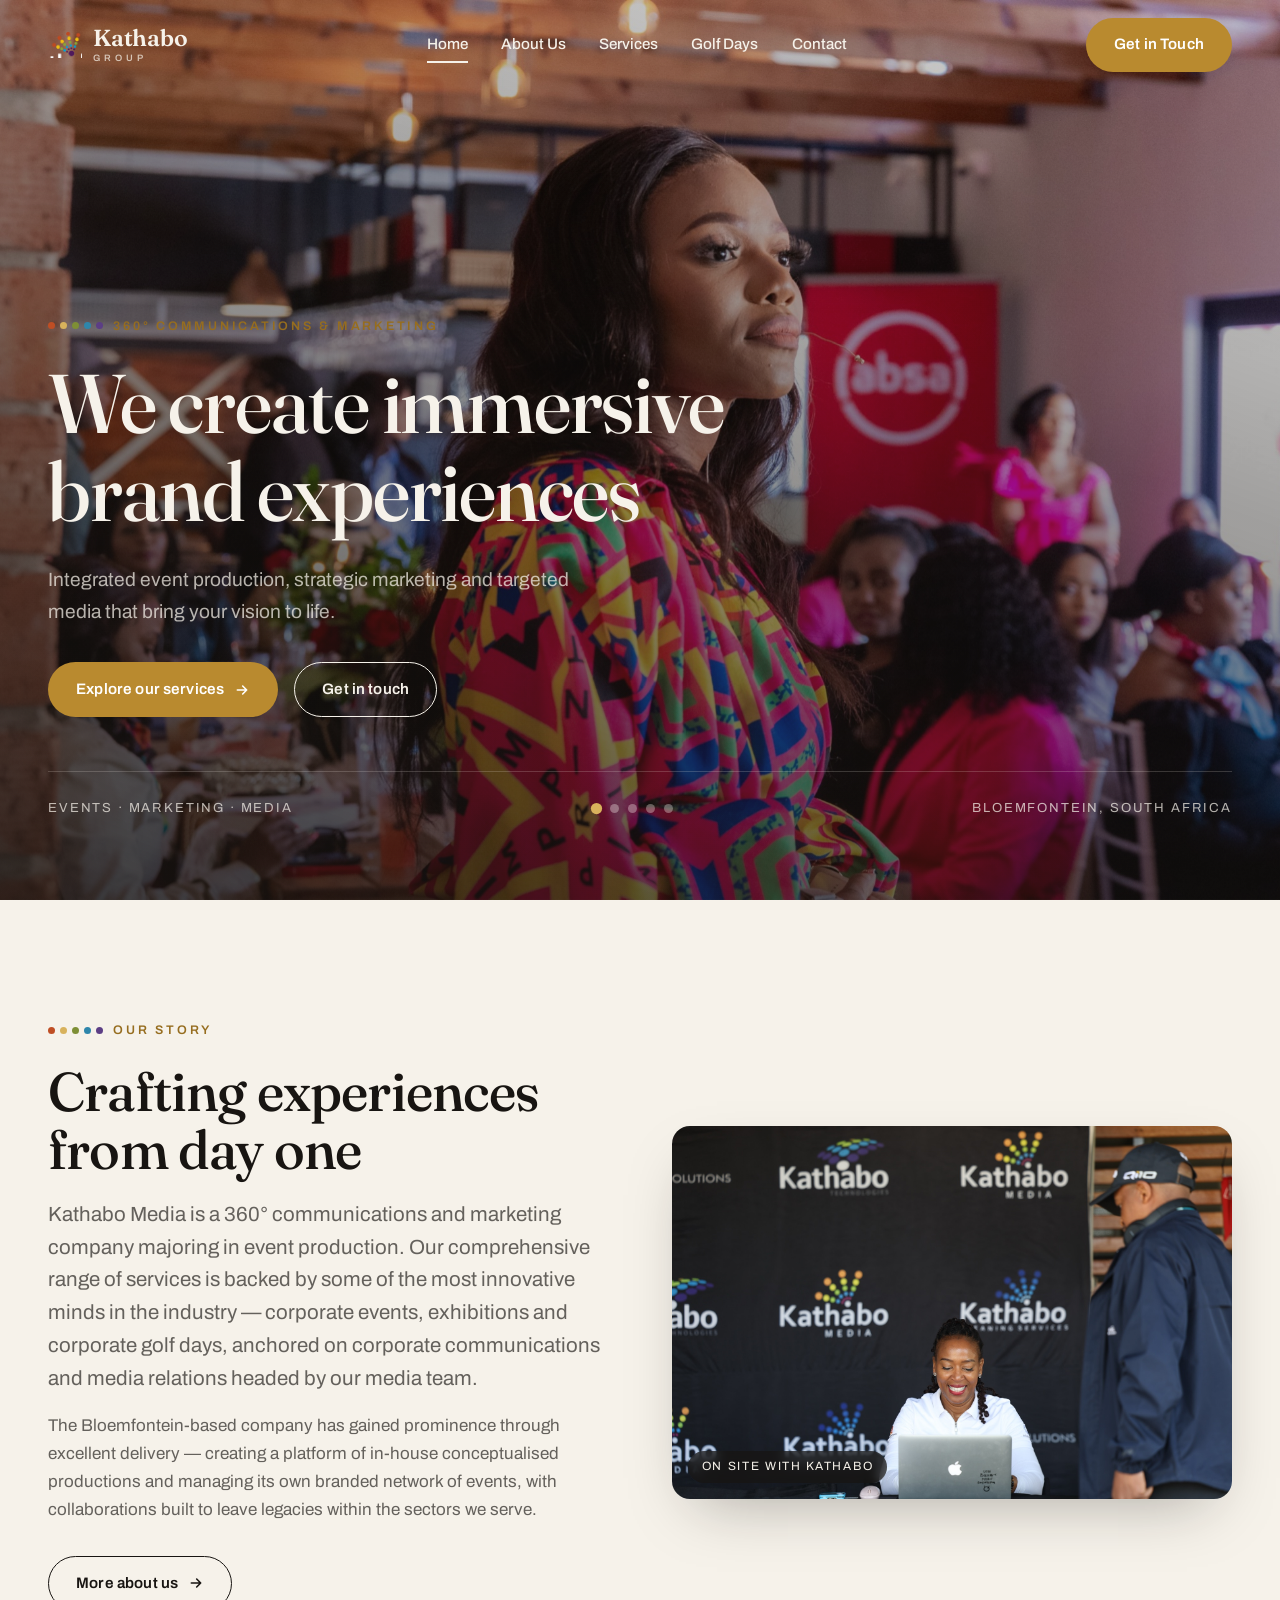
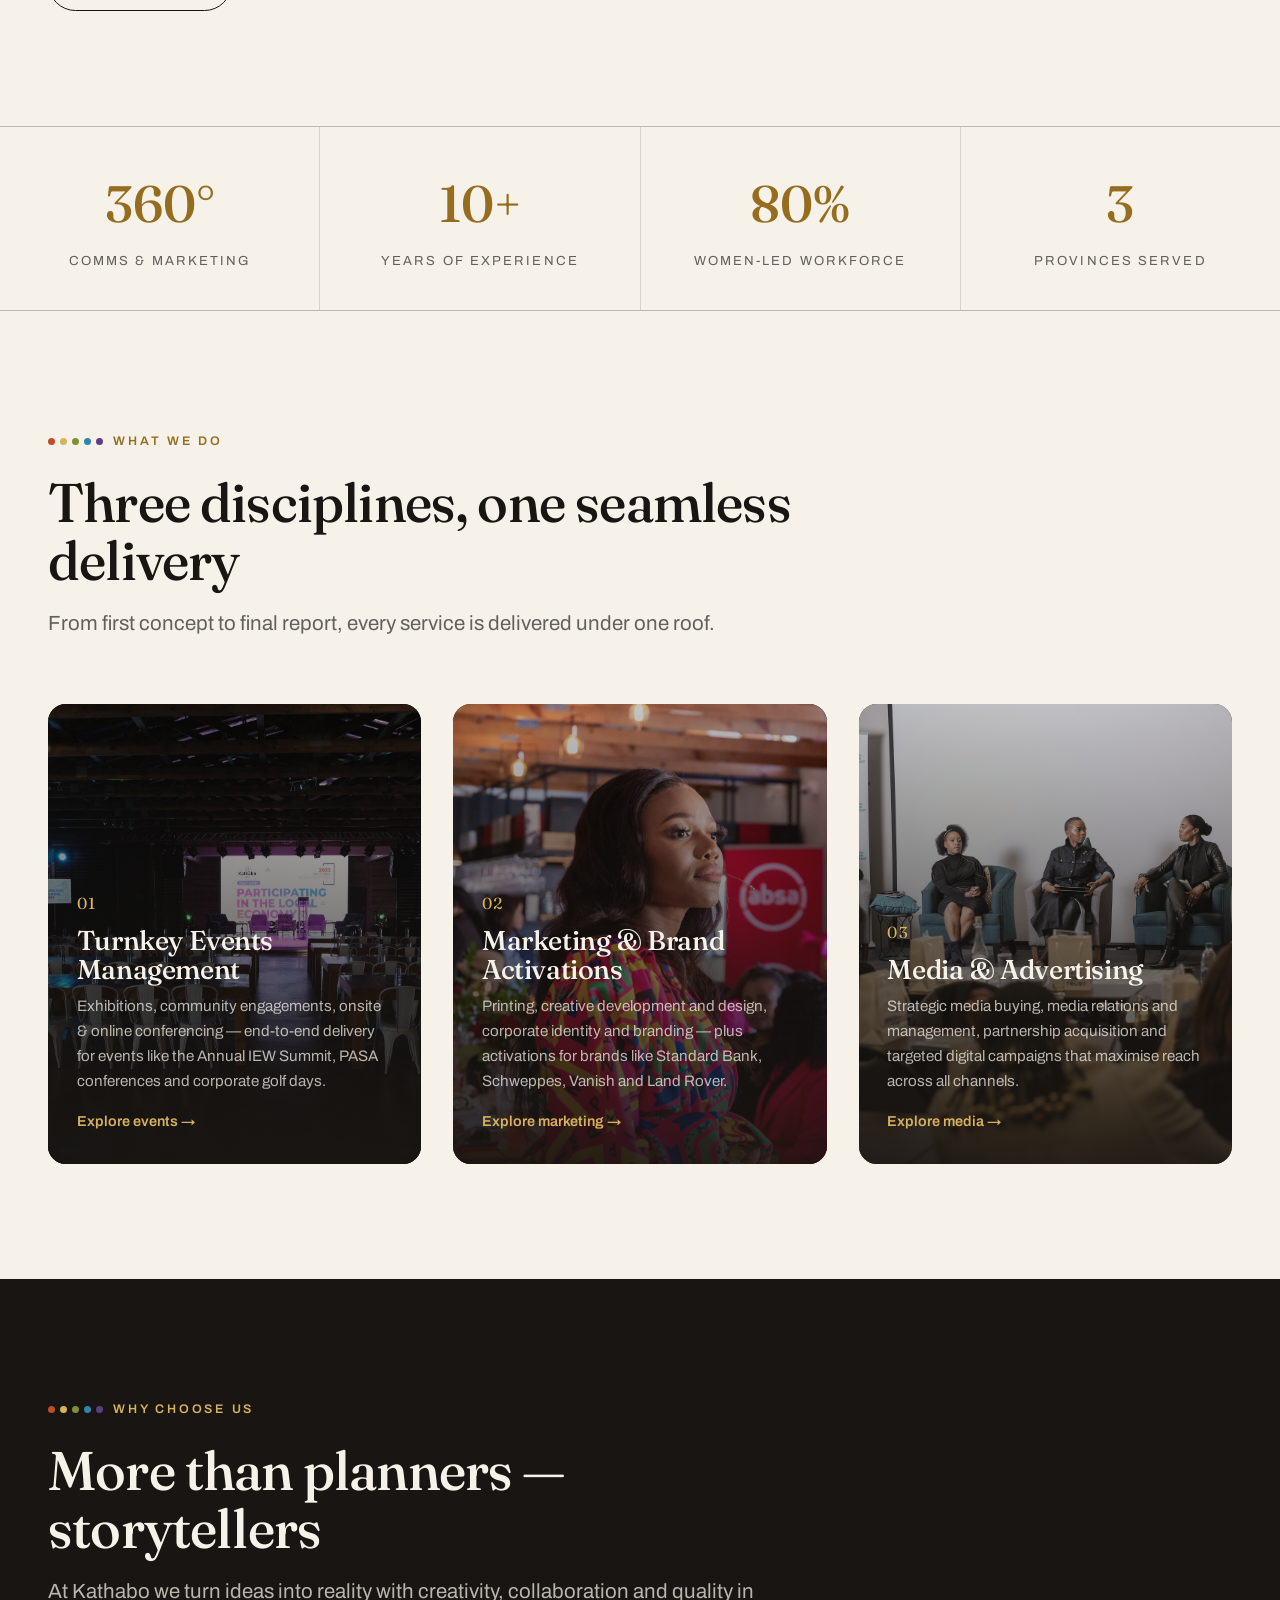
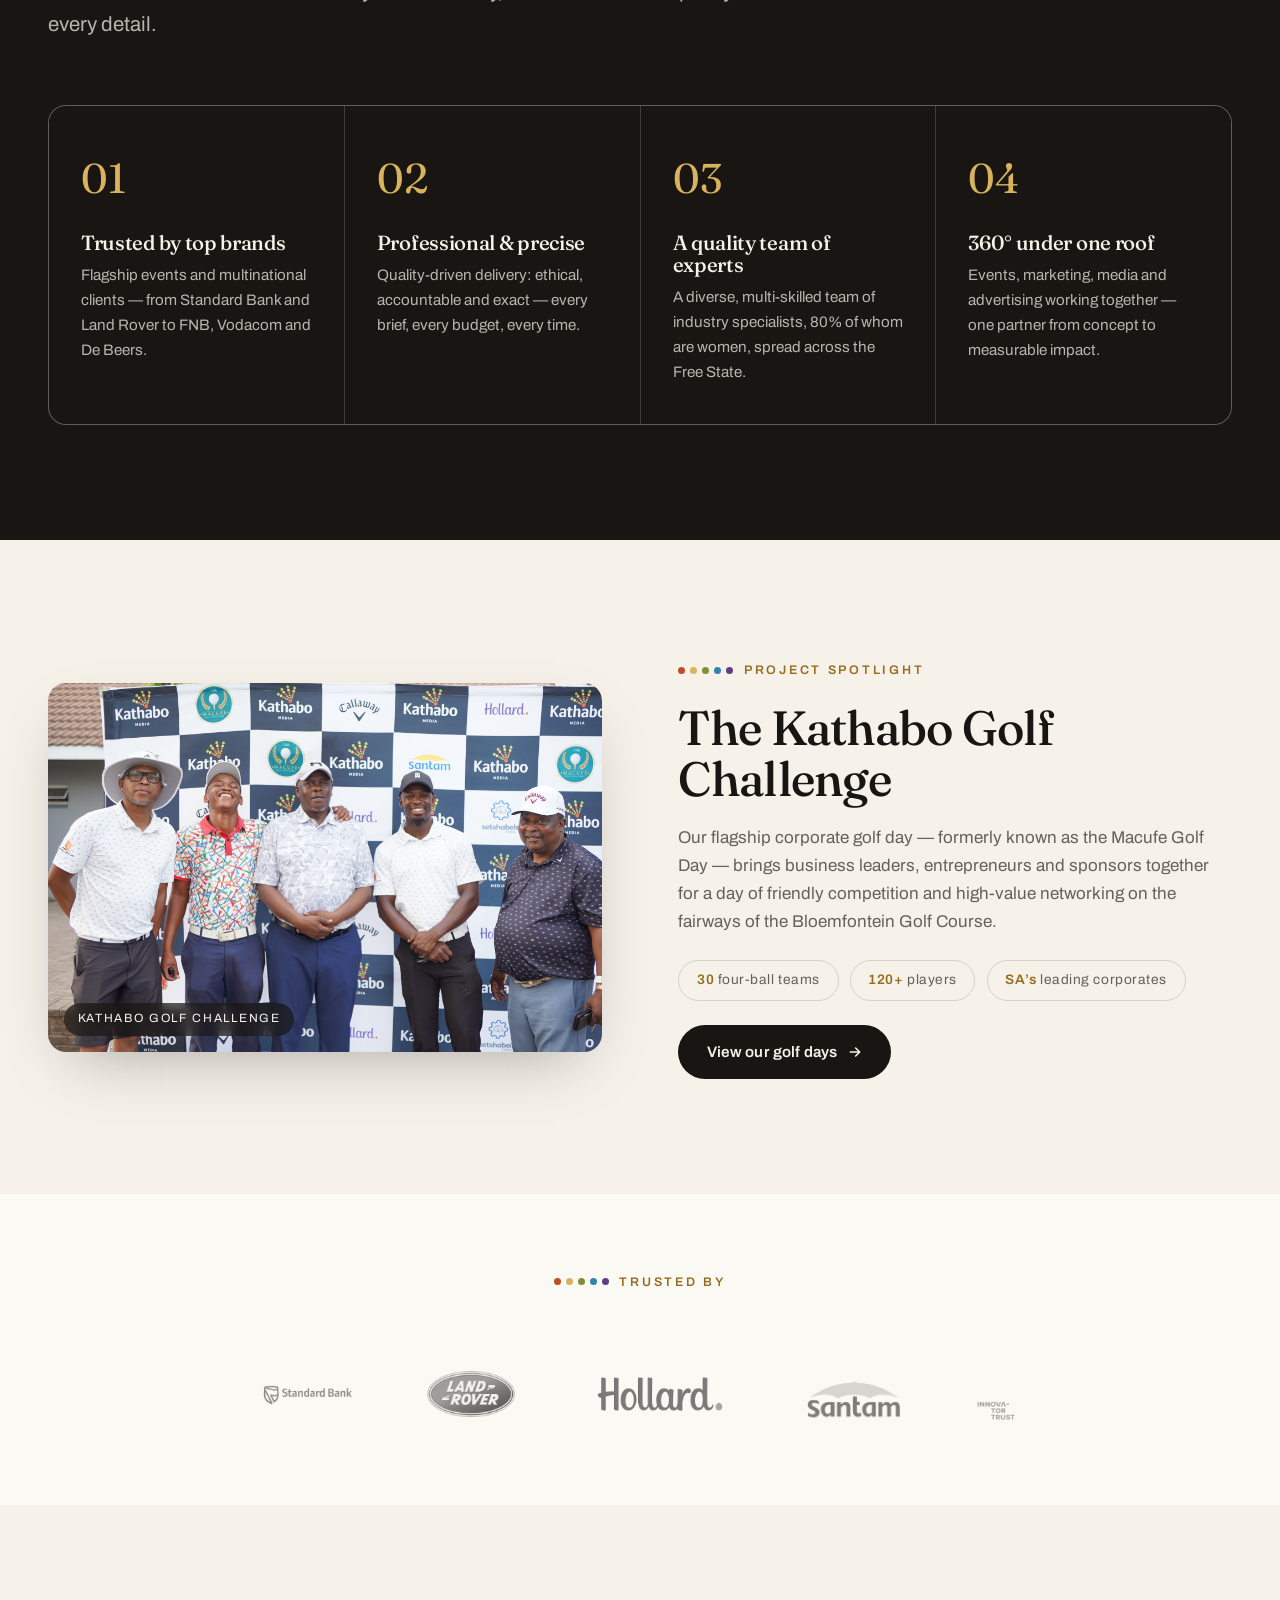
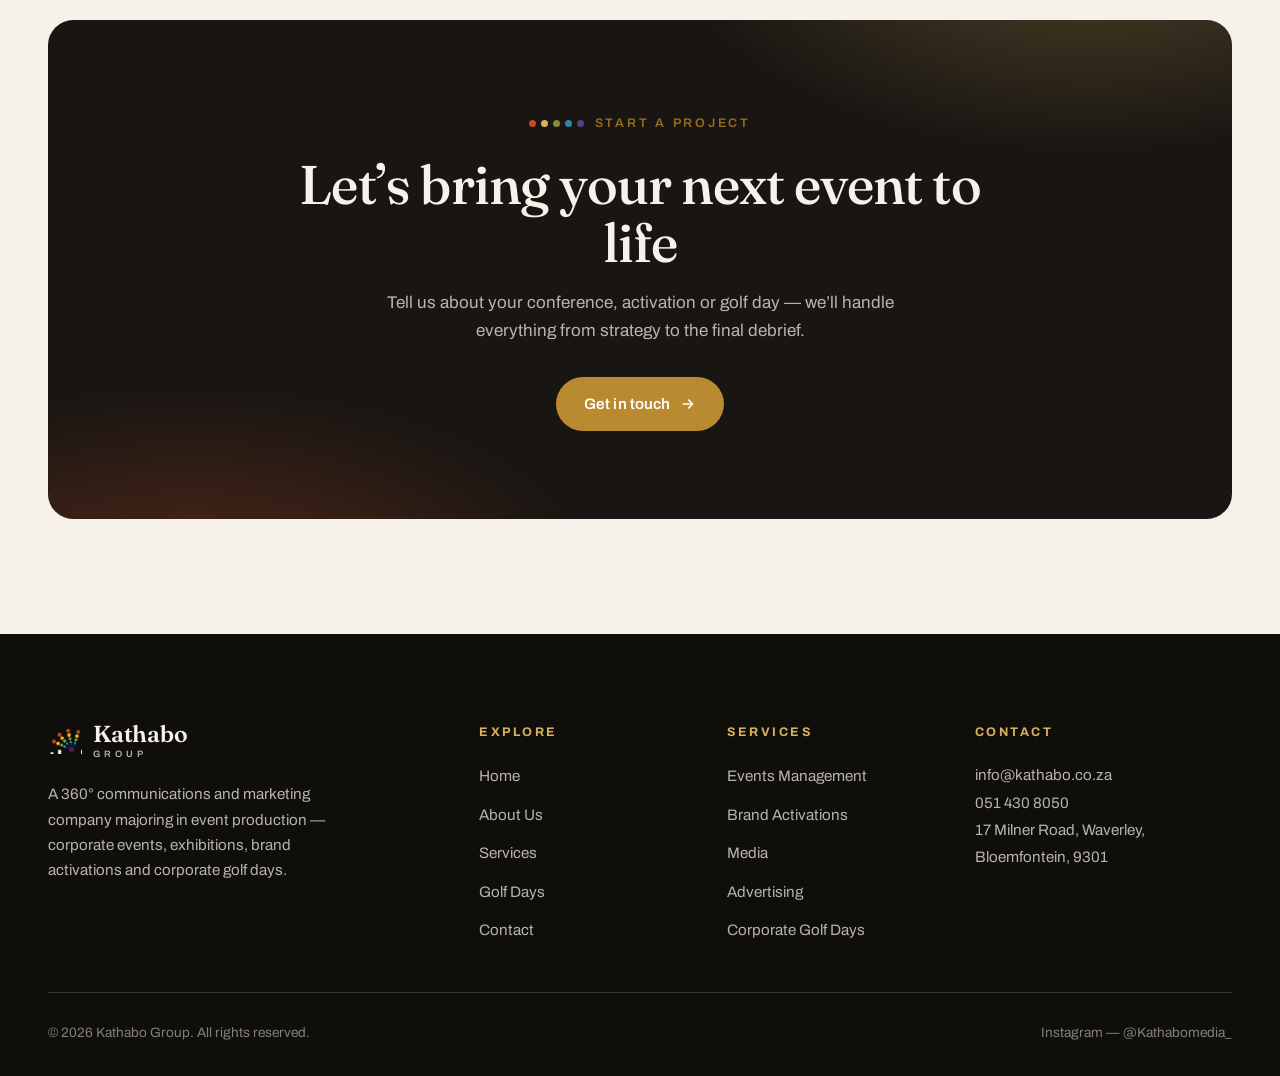
==== index.html @ 03e06d18 "Rebuild kathabo.co.za as a static site with client feedback incorporated Full rebuild of the Wix sit" ====
<!DOCTYPE html>
<html lang="en">
<head>
  <meta charset="UTF-8">
  <meta name="viewport" content="width=device-width, initial-scale=1.0">
  <title>Kathabo Group | 360° Communications, Marketing &amp; Event Production</title>
  <meta name="description" content="Kathabo Media is a Bloemfontein-based 360° communications and marketing company majoring in event production — corporate events, exhibitions, brand activations and corporate golf days.">
  <link rel="icon" type="image/png" href="assets/img/logos/favicon.png">
  <link rel="preconnect" href="https://fonts.googleapis.com">
  <link rel="preconnect" href="https://fonts.gstatic.com" crossorigin>
  <link href="https://fonts.googleapis.com/css2?family=Archivo:wght@400;500;600;700&family=Fraunces:opsz,wght@9..144,400;9..144,500;9..144,600&display=swap" rel="stylesheet">
  <link rel="stylesheet" href="assets/css/styles.css">
</head>
<body>

<header class="site-header overlay">
  <div class="wrap bar">
    <a class="brand" href="index.html" aria-label="Kathabo Group — home">
      <img src="assets/img/logos/kathabo-mark.png" alt="">
      <span class="word">Kathabo<small>Group</small></span>
    </a>
    <nav class="nav-links" aria-label="Primary">
      <a href="index.html" class="active">Home</a>
      <a href="about.html">About Us</a>
      <a href="services.html">Services</a>
      <a href="golf.html">Golf Days</a>
      <a href="contact.html">Contact</a>
    </nav>
    <a class="btn btn-gold" href="contact.html">Get in Touch</a>
    <button class="nav-toggle" aria-label="Open menu" aria-expanded="false">
      <span></span><span></span><span></span>
    </button>
  </div>
</header>

<div class="mobile-menu" id="mobileMenu">
  <a href="index.html" class="active">Home</a>
  <a href="about.html">About Us</a>
  <a href="services.html">Services</a>
  <a href="golf.html">Golf Days</a>
  <a href="contact.html">Contact</a>
  <span class="dots" aria-hidden="true"><i></i><i></i><i></i><i></i><i></i></span>
</div>

<main>

  <!-- ============ HERO ============ -->
  <section class="hero" id="hero">
    <div class="slides" aria-hidden="true">
      <div class="slide active"><img src="assets/img/events/absa-womens-event.jpg" alt=""></div>
      <div class="slide"><img src="assets/img/events/iew-stage.jpg" alt=""></div>
      <div class="slide"><img src="assets/img/golf/2024-fairway-willows.jpg" alt=""></div>
      <div class="slide"><img src="assets/img/events/iew-speaker.jpg" alt=""></div>
      <div class="slide"><img src="assets/img/golf/2023-team-backdrop.jpg" alt=""></div>
    </div>
    <div class="wrap">
      <span class="eyebrow"><span class="dots" aria-hidden="true"><i></i><i></i><i></i><i></i><i></i></span> 360° Communications &amp; Marketing</span>
      <h1><span class="swap" id="heroHeadline">We create immersive brand experiences</span></h1>
      <p id="heroSub">Integrated event production, strategic marketing and targeted media that bring your vision to life.</p>
      <div class="cta-row">
        <a class="btn btn-gold" href="services.html">Explore our services
          <svg width="16" height="16" viewBox="0 0 24 24" fill="none" stroke="currentColor" stroke-width="2.4" stroke-linecap="round" stroke-linejoin="round"><path d="M5 12h14M13 6l6 6-6 6"/></svg>
        </a>
        <a class="btn btn-ghost" href="contact.html">Get in touch</a>
      </div>
      <div class="hero-meta">
        <span>Events · Marketing · Media</span>
        <div class="hero-dots" id="heroDots" role="tablist" aria-label="Hero slides"></div>
        <span>Bloemfontein, South Africa</span>
      </div>
    </div>
  </section>

  <!-- ============ OUR STORY ============ -->
  <section class="section">
    <div class="wrap grid-2">
      <div class="reveal">
        <span class="eyebrow"><span class="dots" aria-hidden="true"><i></i><i></i><i></i><i></i><i></i></span> Our Story</span>
        <h2 class="display" style="font-size:clamp(2.1rem,4.4vw,3.4rem); margin-bottom:1.2rem;">Crafting experiences from day one</h2>
        <p class="lead">Kathabo Media is a 360° communications and marketing company majoring in event production. Our comprehensive range of services is backed by some of the most innovative minds in the industry — corporate events, exhibitions and corporate golf days, anchored on corporate communications and media relations headed by our media team.</p>
        <p style="margin-top:1.1rem; color:var(--muted);">The Bloemfontein-based company has gained prominence through excellent delivery — creating a platform of in-house conceptualised productions and managing its own branded network of events, with collaborations built to leave legacies within the sectors we serve.</p>
        <div class="cta-row" style="margin-top:2rem; display:flex; gap:1rem; flex-wrap:wrap;">
          <a class="btn btn-ghost-ink" href="about.html">More about us
            <svg width="16" height="16" viewBox="0 0 24 24" fill="none" stroke="currentColor" stroke-width="2.4" stroke-linecap="round" stroke-linejoin="round"><path d="M5 12h14M13 6l6 6-6 6"/></svg>
          </a>
        </div>
      </div>
      <div class="feature reveal" style="--d:.15s;">
        <div class="pic">
          <img src="assets/img/events/kathabo-registration.jpg" alt="Kathabo Media coordinator managing guest registration at a branded event desk" loading="lazy">
          <span class="credit">On site with Kathabo</span>
        </div>
      </div>
    </div>
  </section>

  <!-- ============ STATS ============ -->
  <div class="stats reveal">
    <div class="stat"><b>360°</b><span>Comms &amp; marketing</span></div>
    <div class="stat"><b>10+</b><span>Years of experience</span></div>
    <div class="stat"><b>80%</b><span>Women-led workforce</span></div>
    <div class="stat"><b>3</b><span>Provinces served</span></div>
  </div>

  <!-- ============ WHAT WE DO ============ -->
  <section class="section">
    <div class="wrap">
      <div class="section-head reveal">
        <span class="eyebrow"><span class="dots" aria-hidden="true"><i></i><i></i><i></i><i></i><i></i></span> What We Do</span>
        <h2>Three disciplines, one seamless delivery</h2>
        <p class="lead">From first concept to final report, every service is delivered under one roof.</p>
      </div>
      <div class="pillars">
        <a class="pillar reveal" href="services.html#events">
          <img src="assets/img/events/iew-venue.jpg" alt="Conference venue produced by Kathabo Media" loading="lazy">
          <div class="body">
            <span class="num">01</span>
            <h3>Turnkey Events Management</h3>
            <p>Exhibitions, community engagements, onsite &amp; online conferencing — end-to-end delivery for events like the Annual IEW Summit, PASA conferences and corporate golf days.</p>
            <span class="more">Explore events →</span>
          </div>
        </a>
        <a class="pillar reveal" style="--d:.12s;" href="services.html#activations">
          <img src="assets/img/events/absa-womens-event.jpg" alt="Brand activation event produced by Kathabo" loading="lazy">
          <div class="body">
            <span class="num">02</span>
            <h3>Marketing &amp; Brand Activations</h3>
            <p>Printing, creative development and design, corporate identity and branding — plus activations for brands like Standard Bank, Schweppes, Vanish and Land Rover.</p>
            <span class="more">Explore marketing →</span>
          </div>
        </a>
        <a class="pillar reveal" style="--d:.24s;" href="services.html#media">
          <img src="assets/img/events/conference-panel.jpg" alt="Broadcast panel discussion produced by Kathabo Media" loading="lazy">
          <div class="body">
            <span class="num">03</span>
            <h3>Media &amp; Advertising</h3>
            <p>Strategic media buying, media relations and management, partnership acquisition and targeted digital campaigns that maximise reach across all channels.</p>
            <span class="more">Explore media →</span>
          </div>
        </a>
      </div>
    </div>
  </section>

  <!-- ============ WHY CHOOSE US ============ -->
  <section class="section on-dark">
    <div class="wrap">
      <div class="section-head reveal">
        <span class="eyebrow"><span class="dots" aria-hidden="true"><i></i><i></i><i></i><i></i><i></i></span> Why Choose Us</span>
        <h2>More than planners — storytellers</h2>
        <p class="lead">At Kathabo we turn ideas into reality with creativity, collaboration and quality in every detail.</p>
      </div>
      <div class="why-grid">
        <div class="why reveal"><span class="num">01</span><h3>Trusted by top brands</h3><p>Flagship events and multinational clients — from Standard Bank and Land Rover to FNB, Vodacom and De Beers.</p></div>
        <div class="why reveal" style="--d:.1s;"><span class="num">02</span><h3>Professional &amp; precise</h3><p>Quality-driven delivery: ethical, accountable and exact — every brief, every budget, every time.</p></div>
        <div class="why reveal" style="--d:.2s;"><span class="num">03</span><h3>A quality team of experts</h3><p>A diverse, multi-skilled team of industry specialists, 80% of whom are women, spread across the Free State.</p></div>
        <div class="why reveal" style="--d:.3s;"><span class="num">04</span><h3>360° under one roof</h3><p>Events, marketing, media and advertising working together — one partner from concept to measurable impact.</p></div>
      </div>
    </div>
  </section>

  <!-- ============ PROJECT SPOTLIGHT ============ -->
  <section class="section">
    <div class="wrap feature light">
      <div class="pic reveal">
        <img src="assets/img/golf/2023-team-backdrop.jpg" alt="A four-ball team at the Kathabo Golf Challenge media backdrop" loading="lazy">
        <span class="credit">Kathabo Golf Challenge</span>
      </div>
      <div class="body reveal" style="--d:.15s;">
        <span class="eyebrow"><span class="dots" aria-hidden="true"><i></i><i></i><i></i><i></i><i></i></span> Project Spotlight</span>
        <h2>The Kathabo Golf Challenge</h2>
        <p>Our flagship corporate golf day — formerly known as the Macufe Golf Day — brings business leaders, entrepreneurs and sponsors together for a day of friendly competition and high-value networking on the fairways of the Bloemfontein Golf Course.</p>
        <div class="facts">
          <span class="fact"><b>30</b> four-ball teams</span>
          <span class="fact"><b>120+</b> players</span>
          <span class="fact"><b>SA’s</b> leading corporates</span>
        </div>
        <a class="btn btn-ink" href="golf.html">View our golf days
          <svg width="16" height="16" viewBox="0 0 24 24" fill="none" stroke="currentColor" stroke-width="2.4" stroke-linecap="round" stroke-linejoin="round"><path d="M5 12h14M13 6l6 6-6 6"/></svg>
        </a>
      </div>
    </div>
  </section>

  <!-- ============ TRUSTED BY ============ -->
  <section class="section on-cream" style="padding-block:clamp(3rem,6vw,4.5rem);">
    <div class="wrap">
      <div class="section-head center reveal" style="margin-bottom:2.5rem;">
        <span class="eyebrow"><span class="dots" aria-hidden="true"><i></i><i></i><i></i><i></i><i></i></span> Trusted By</span>
      </div>
      <div class="logo-row reveal">
        <img src="assets/img/logos/standard-bank.png" alt="Standard Bank" class="lg" loading="lazy">
        <img src="assets/img/logos/land-rover.png" alt="Land Rover" loading="lazy">
        <img src="assets/img/logos/hollard.png" alt="Hollard" loading="lazy">
        <img src="assets/img/logos/santam.png" alt="Santam" class="md" loading="lazy">
        <img src="assets/img/logos/innovator-trust.png" alt="Innovator Trust" class="md" loading="lazy">
      </div>
    </div>
  </section>

  <!-- ============ CTA ============ -->
  <section class="section">
    <div class="wrap">
      <div class="cta-band reveal">
        <span class="eyebrow"><span class="dots" aria-hidden="true"><i></i><i></i><i></i><i></i><i></i></span> Start a Project</span>
        <h2>Let’s bring your next event to life</h2>
        <p>Tell us about your conference, activation or golf day — we’ll handle everything from strategy to the final debrief.</p>
        <a class="btn btn-gold" href="contact.html">Get in touch
          <svg width="16" height="16" viewBox="0 0 24 24" fill="none" stroke="currentColor" stroke-width="2.4" stroke-linecap="round" stroke-linejoin="round"><path d="M5 12h14M13 6l6 6-6 6"/></svg>
        </a>
      </div>
    </div>
  </section>

</main>

<footer class="site-footer">
  <div class="wrap">
    <div class="footer-grid">
      <div>
        <a class="brand" href="index.html">
          <img src="assets/img/logos/kathabo-mark.png" alt="">
          <span class="word">Kathabo<small>Group</small></span>
        </a>
        <p class="about">A 360° communications and marketing company majoring in event production — corporate events, exhibitions, brand activations and corporate golf days.</p>
      </div>
      <div>
        <h4>Explore</h4>
        <ul>
          <li><a href="index.html">Home</a></li>
          <li><a href="about.html">About Us</a></li>
          <li><a href="services.html">Services</a></li>
          <li><a href="golf.html">Golf Days</a></li>
          <li><a href="contact.html">Contact</a></li>
        </ul>
      </div>
      <div>
        <h4>Services</h4>
        <ul>
          <li><a href="services.html#events">Events Management</a></li>
          <li><a href="services.html#activations">Brand Activations</a></li>
          <li><a href="services.html#media">Media</a></li>
          <li><a href="services.html#advertising">Advertising</a></li>
          <li><a href="golf.html">Corporate Golf Days</a></li>
        </ul>
      </div>
      <div>
        <h4>Contact</h4>
        <address>
          <a href="mailto:info@kathabo.co.za">info@kathabo.co.za</a><br>
          <a href="tel:+27514308050">051 430 8050</a><br>
          17 Milner Road, Waverley,<br>
          Bloemfontein, 9301
        </address>
      </div>
    </div>
    <div class="footer-bottom">
      <span>© <span id="year">2026</span> Kathabo Group. All rights reserved.</span>
      <span><a href="https://www.instagram.com/kathabomedia_/" rel="noopener" target="_blank">Instagram — @Kathabomedia_</a></span>
    </div>
  </div>
</footer>

<script src="assets/js/main.js"></script>
</body>
</html>
---- assets/css/styles.css ----
/* ============================================================
   Kathabo Group — kathabo.co.za
   Design system: warm editorial. Ivory paper, deep ink,
   gold accent, logo-dot colour motif. Fraunces + Archivo.
   ============================================================ */

:root {
  --ink: #181512;
  --ink-soft: #2a251f;
  --paper: #f6f2ea;
  --cream: #fbf9f4;
  --white: #ffffff;
  --gold: #b98a2f;
  --gold-deep: #966d1f;
  --gold-soft: #d8b25c;
  --terracotta: #bf4e24;
  --olive: #7e8f35;
  --plum: #5c3e85;
  --sky: #2e86ab;
  --line: rgba(24, 21, 18, 0.14);
  --line-light: rgba(246, 242, 234, 0.18);
  --muted: rgba(24, 21, 18, 0.66);
  --muted-light: rgba(246, 242, 234, 0.72);
  --shadow: 0 24px 60px -24px rgba(24, 21, 18, 0.35);
  --radius: 18px;
  --font-display: "Fraunces", "Georgia", serif;
  --font-body: "Archivo", "Helvetica Neue", sans-serif;
  --gutter: clamp(1.25rem, 4vw, 3rem);
  --section: clamp(4.5rem, 9vw, 8rem);
}

* { margin: 0; padding: 0; box-sizing: border-box; }

html { scroll-behavior: smooth; }

body {
  font-family: var(--font-body);
  font-size: 1.0625rem;
  line-height: 1.65;
  color: var(--ink);
  background: var(--paper);
  -webkit-font-smoothing: antialiased;
  overflow-x: hidden;
}

img { max-width: 100%; display: block; }

a { color: inherit; text-decoration: none; }

ul { list-style: none; }

::selection { background: var(--gold-soft); color: var(--ink); }

/* ---------- type ---------- */

h1, h2, h3, .display {
  font-family: var(--font-display);
  font-weight: 500;
  line-height: 1.06;
  letter-spacing: -0.015em;
}

.eyebrow {
  display: inline-flex;
  align-items: center;
  gap: 0.65rem;
  font-size: 0.78rem;
  font-weight: 600;
  letter-spacing: 0.22em;
  text-transform: uppercase;
  color: var(--gold-deep);
  margin-bottom: 1.4rem;
}

.on-dark .eyebrow { color: var(--gold-soft); }

/* five-dot motif taken from the Kathabo mark */
.dots {
  display: inline-flex;
  gap: 5px;
  flex: none;
}
.dots i {
  width: 7px; height: 7px; border-radius: 50%;
  display: inline-block;
}
.dots i:nth-child(1) { background: var(--terracotta); }
.dots i:nth-child(2) { background: var(--gold-soft); }
.dots i:nth-child(3) { background: var(--olive); }
.dots i:nth-child(4) { background: var(--sky); }
.dots i:nth-child(5) { background: var(--plum); }

.lead {
  font-size: clamp(1.1rem, 1.6vw, 1.3rem);
  line-height: 1.6;
  color: var(--muted);
  max-width: 60ch;
}
.on-dark .lead { color: var(--muted-light); }

/* ---------- layout ---------- */

.wrap {
  width: min(1200px, 100% - var(--gutter) * 2);
  margin-inline: auto;
}

.section { padding-block: var(--section); }

.section-head { max-width: 780px; margin-bottom: clamp(2.5rem, 5vw, 4rem); }
.section-head h2 { font-size: clamp(2rem, 4.4vw, 3.4rem); margin-bottom: 1.1rem; }
.section-head.center { margin-inline: auto; text-align: center; }
.section-head.center .eyebrow { justify-content: center; }

.on-dark { background: var(--ink); color: var(--paper); }
.on-cream { background: var(--cream); }

.grid-2 {
  display: grid;
  grid-template-columns: repeat(auto-fit, minmax(min(420px, 100%), 1fr));
  gap: clamp(2rem, 5vw, 5rem);
  align-items: center;
}

/* ---------- header ---------- */

.site-header {
  position: fixed;
  inset: 0 0 auto 0;
  z-index: 60;
  transition: background 0.35s ease, box-shadow 0.35s ease;
}

.site-header .bar {
  display: flex;
  align-items: center;
  justify-content: space-between;
  gap: 1.5rem;
  padding-block: 1.1rem;
}

.site-header.scrolled,
.site-header.solid {
  background: rgba(251, 249, 244, 0.92);
  backdrop-filter: blur(14px);
  box-shadow: 0 1px 0 var(--line);
}

.brand {
  display: inline-flex;
  align-items: center;
  gap: 0.7rem;
}
.brand img { width: 34px; height: auto; }
.brand .word {
  font-family: var(--font-display);
  font-size: 1.45rem;
  font-weight: 600;
  letter-spacing: -0.01em;
  line-height: 1;
}
.brand .word small {
  display: block;
  font-family: var(--font-body);
  font-size: 0.58rem;
  font-weight: 600;
  letter-spacing: 0.42em;
  text-transform: uppercase;
  margin-top: 0.28rem;
  color: var(--muted);
}

/* header over hero (transparent) renders light text */
.site-header.overlay:not(.scrolled) { color: var(--paper); }
.site-header.overlay:not(.scrolled) .brand .word small { color: var(--muted-light); }
.site-header.overlay:not(.scrolled) .nav-links a::after { background: var(--paper); }

.nav-links {
  display: flex;
  align-items: center;
  gap: clamp(1.2rem, 2.6vw, 2.2rem);
  font-size: 0.95rem;
  font-weight: 500;
}
.nav-links a {
  position: relative;
  padding-block: 0.35rem;
}
.nav-links a::after {
  content: "";
  position: absolute;
  left: 0; bottom: 0;
  width: 100%; height: 2px;
  background: var(--gold);
  transform: scaleX(0);
  transform-origin: right;
  transition: transform 0.3s ease;
}
.nav-links a:hover::after,
.nav-links a.active::after {
  transform: scaleX(1);
  transform-origin: left;
}

.btn {
  display: inline-flex;
  align-items: center;
  gap: 0.6rem;
  padding: 0.85rem 1.7rem;
  border-radius: 999px;
  font-weight: 600;
  font-size: 0.95rem;
  letter-spacing: 0.01em;
  border: 1.5px solid transparent;
  cursor: pointer;
  transition: transform 0.25s ease, background 0.25s ease, color 0.25s ease, border-color 0.25s ease;
}
.btn svg { transition: transform 0.25s ease; }
.btn:hover svg { transform: translateX(4px); }

.btn-gold { background: var(--gold); color: var(--white); }
.btn-gold:hover { background: var(--gold-deep); transform: translateY(-2px); }

.btn-ink { background: var(--ink); color: var(--paper); }
.btn-ink:hover { background: var(--ink-soft); transform: translateY(-2px); }

.btn-ghost { border-color: currentColor; }
.btn-ghost:hover { background: var(--paper); color: var(--ink); border-color: var(--paper); transform: translateY(-2px); }

.btn-ghost-ink { border-color: var(--ink); color: var(--ink); }
.btn-ghost-ink:hover { background: var(--ink); color: var(--paper); transform: translateY(-2px); }

/* mobile nav */
.nav-toggle {
  display: none;
  flex-direction: column;
  gap: 5px;
  background: none;
  border: 0;
  padding: 6px 2px;
  cursor: pointer;
  z-index: 75;
}
.nav-toggle span {
  width: 26px; height: 2px;
  background: currentColor;
  transition: transform 0.3s ease, opacity 0.3s ease;
}

@media (max-width: 860px) {
  .nav-links, .site-header .btn { display: none; }
  .nav-toggle { display: flex; }

  .mobile-menu-open .nav-toggle span:nth-child(1) { transform: translateY(7px) rotate(45deg); }
  .mobile-menu-open .nav-toggle span:nth-child(2) { opacity: 0; }
  .mobile-menu-open .nav-toggle span:nth-child(3) { transform: translateY(-7px) rotate(-45deg); }
  .mobile-menu-open .nav-toggle { color: var(--paper); }
}

.mobile-menu {
  position: fixed;
  inset: 0;
  z-index: 70;
  background: var(--ink);
  color: var(--paper);
  display: grid;
  place-content: center;
  text-align: center;
  gap: 0.4rem;
  opacity: 0;
  visibility: hidden;
  transition: opacity 0.35s ease, visibility 0.35s ease;
}
.mobile-menu-open .mobile-menu { opacity: 1; visibility: visible; }
.mobile-menu a {
  font-family: var(--font-display);
  font-size: clamp(2rem, 8vw, 2.8rem);
  padding: 0.45rem 1rem;
  display: inline-block;
  transition: color 0.25s ease;
}
.mobile-menu a:hover, .mobile-menu a.active { color: var(--gold-soft); }
.mobile-menu .dots { justify-content: center; margin-top: 1.6rem; }
body.mobile-menu-open { overflow: hidden; }

/* ---------- hero (home slideshow) ---------- */

.hero {
  position: relative;
  min-height: 100svh;
  display: flex;
  align-items: flex-end;
  color: var(--paper);
  isolation: isolate;
  overflow: hidden;
}

.hero .slides, .hero .slide { position: absolute; inset: 0; }
.hero .slide {
  opacity: 0;
  transition: opacity 1.4s ease;
  z-index: -2;
}
.hero .slide img {
  width: 100%; height: 100%;
  object-fit: cover;
  transform: scale(1.08);
}
.hero .slide.active { opacity: 1; }
.hero .slide.active img { animation: kenburns 7.5s ease-out forwards; }

@keyframes kenburns {
  from { transform: scale(1.08); }
  to   { transform: scale(1.0); }
}

.hero::after {
  content: "";
  position: absolute; inset: 0;
  z-index: -1;
  background:
    linear-gradient(200deg, rgba(24,21,18,0.15) 0%, rgba(24,21,18,0.55) 62%, rgba(24,21,18,0.82) 100%);
}

.hero .wrap {
  padding-block: clamp(5rem, 12vh, 8rem) clamp(3.5rem, 9vh, 6rem);
}

.hero h1 {
  font-size: clamp(2.6rem, 6.6vw, 5.2rem);
  max-width: 15ch;
  min-height: 2.2em;
}
.hero h1 .swap { display: block; }

.hero p {
  margin-top: 1.4rem;
  max-width: 52ch;
  font-size: clamp(1.02rem, 1.5vw, 1.2rem);
  color: var(--muted-light);
}

.hero .cta-row {
  display: flex;
  flex-wrap: wrap;
  gap: 1rem;
  margin-top: 2.2rem;
}

.hero-meta {
  display: flex;
  align-items: center;
  justify-content: space-between;
  gap: 1rem;
  margin-top: clamp(2.5rem, 6vh, 4rem);
  padding-top: 1.6rem;
  border-top: 1px solid var(--line-light);
  font-size: 0.82rem;
  letter-spacing: 0.14em;
  text-transform: uppercase;
  color: var(--muted-light);
}

@media (max-width: 640px) {
  .hero-meta span { display: none; }
  .hero-meta { justify-content: center; }
}

.hero-dots { display: flex; gap: 0.55rem; }
.hero-dots button {
  width: 9px; height: 9px;
  border-radius: 50%;
  border: 0;
  background: rgba(246,242,234,0.35);
  cursor: pointer;
  transition: background 0.3s ease, transform 0.3s ease;
}
.hero-dots button.active { background: var(--gold-soft); transform: scale(1.25); }

/* headline swap animation */
.swap-enter { animation: swapIn 0.8s cubic-bezier(0.22, 1, 0.36, 1); }
@keyframes swapIn {
  from { opacity: 0; transform: translateY(24px); }
  to   { opacity: 1; transform: translateY(0); }
}

/* ---------- inner page hero ---------- */

.page-hero {
  position: relative;
  display: flex;
  align-items: flex-end;
  min-height: clamp(380px, 58vh, 560px);
  color: var(--paper);
  isolation: isolate;
  overflow: hidden;
}
.page-hero img.bg {
  position: absolute; inset: 0;
  width: 100%; height: 100%;
  object-fit: cover;
  z-index: -2;
}
.page-hero::after {
  content: "";
  position: absolute; inset: 0; z-index: -1;
  background: linear-gradient(200deg, rgba(24,21,18,0.2) 0%, rgba(24,21,18,0.66) 70%, rgba(24,21,18,0.85) 100%);
}
.page-hero .wrap { padding-block: 7rem 3.2rem; }
.page-hero h1 { font-size: clamp(2.6rem, 6vw, 4.6rem); max-width: 16ch; }
.page-hero p { margin-top: 1rem; max-width: 56ch; color: var(--muted-light); }

/* plain (no photo) page hero */
.page-hero.plain {
  color: var(--ink);
  min-height: 0;
  background:
    radial-gradient(1200px 420px at 85% -10%, rgba(216,178,92,0.22), transparent 65%),
    var(--paper);
}
.page-hero.plain::after { display: none; }
.page-hero.plain p { color: var(--muted); }

/* ---------- stats ---------- */

.stats {
  display: grid;
  grid-template-columns: repeat(auto-fit, minmax(160px, 1fr));
  gap: 1px;
  background: var(--line);
  border-block: 1px solid var(--line);
}
.stat {
  background: var(--paper);
  padding: 2.2rem 1.6rem;
  text-align: center;
}
.stat b {
  display: block;
  font-family: var(--font-display);
  font-size: clamp(2.2rem, 4vw, 3.2rem);
  font-weight: 500;
  color: var(--gold-deep);
}
.stat span {
  font-size: 0.82rem;
  letter-spacing: 0.16em;
  text-transform: uppercase;
  color: var(--muted);
}

/* ---------- pillar cards (home services) ---------- */

.pillars {
  display: grid;
  grid-template-columns: repeat(auto-fit, minmax(min(320px, 100%), 1fr));
  gap: clamp(1.2rem, 2.5vw, 2rem);
}
.pillar {
  position: relative;
  border-radius: var(--radius);
  overflow: hidden;
  background: var(--ink);
  color: var(--paper);
  min-height: 460px;
  display: flex;
  align-items: flex-end;
  isolation: isolate;
  transition: transform 0.35s ease, box-shadow 0.35s ease;
}
.pillar:hover { transform: translateY(-8px); box-shadow: var(--shadow); }
.pillar img {
  position: absolute; inset: 0;
  width: 100%; height: 100%;
  object-fit: cover;
  z-index: -2;
  transition: transform 0.6s ease;
}
.pillar:hover img { transform: scale(1.05); }
.pillar::after {
  content: "";
  position: absolute; inset: 0; z-index: -1;
  background: linear-gradient(185deg, rgba(24,21,18,0.22) 0%, rgba(24,21,18,0.55) 45%, rgba(24,21,18,0.93) 100%);
}
.pillar .body { padding: 1.8rem; width: 100%; }
.pillar .num {
  font-family: var(--font-display);
  font-size: 1rem;
  color: var(--gold-soft);
  letter-spacing: 0.08em;
}
.pillar h3 { font-size: 1.7rem; margin: 0.5rem 0 0.6rem; }
.pillar p { font-size: 0.95rem; color: var(--muted-light); }
.pillar .more {
  display: inline-flex;
  align-items: center;
  gap: 0.5rem;
  margin-top: 1rem;
  font-weight: 600;
  font-size: 0.9rem;
  color: var(--gold-soft);
}

/* ---------- why choose us ---------- */

.why-grid {
  display: grid;
  grid-template-columns: repeat(auto-fit, minmax(min(250px, 100%), 1fr));
  gap: 1px;
  background: var(--line-light);
  border: 1px solid var(--line-light);
  border-radius: var(--radius);
  overflow: hidden;
}
.why {
  background: var(--ink);
  padding: 2.4rem 2rem;
}
.why .num {
  font-family: var(--font-display);
  font-size: 2.6rem;
  color: var(--gold-soft);
  display: block;
  margin-bottom: 1.2rem;
}
.why h3 { font-size: 1.28rem; margin-bottom: 0.6rem; }
.why p { font-size: 0.95rem; color: var(--muted-light); }

/* ---------- feature split (case study/founder) ---------- */

.feature {
  display: grid;
  grid-template-columns: repeat(auto-fit, minmax(min(420px, 100%), 1fr));
  gap: clamp(2.5rem, 6vw, 5.5rem);
  align-items: center;
}
.feature .pic {
  border-radius: var(--radius);
  overflow: hidden;
  box-shadow: var(--shadow);
  position: relative;
}
.feature .pic img { width: 100%; height: 100%; object-fit: cover; }
.feature .pic .credit {
  position: absolute;
  left: 1rem; bottom: 1rem;
  font-size: 0.75rem;
  letter-spacing: 0.14em;
  text-transform: uppercase;
  background: rgba(24,21,18,0.65);
  color: var(--paper);
  padding: 0.4rem 0.85rem;
  border-radius: 999px;
  backdrop-filter: blur(6px);
}
.feature h2 { font-size: clamp(2rem, 4vw, 3rem); margin-bottom: 1.2rem; }
.feature .body > p { margin-bottom: 1.1rem; color: var(--muted); }
.on-dark .feature .body > p { color: var(--muted-light); }

.checklist { display: grid; gap: 0.85rem; margin: 1.6rem 0; }
.checklist li {
  display: flex;
  gap: 0.8rem;
  align-items: flex-start;
  font-size: 1rem;
}
.checklist li::before {
  content: "";
  flex: none;
  width: 9px; height: 9px;
  border-radius: 50%;
  background: var(--gold);
  margin-top: 0.5em;
}
.on-dark .checklist li::before { background: var(--gold-soft); }

/* case-study fact chips */
.facts {
  display: flex;
  flex-wrap: wrap;
  gap: 0.7rem;
  margin: 1.5rem 0;
}
.fact {
  border: 1px solid var(--line-light);
  border-radius: 999px;
  padding: 0.5rem 1.1rem;
  font-size: 0.86rem;
  letter-spacing: 0.04em;
  color: var(--muted-light);
}
.fact b { color: var(--gold-soft); font-weight: 600; }
.light .fact { border-color: var(--line); color: var(--muted); }
.light .fact b { color: var(--gold-deep); }

/* ---------- logos ---------- */

.logo-row {
  display: flex;
  flex-wrap: wrap;
  align-items: center;
  justify-content: center;
  gap: clamp(2rem, 6vw, 4.5rem);
}
.logo-row img {
  height: clamp(30px, 4.5vw, 46px);
  width: auto;
  filter: grayscale(1) opacity(0.62);
  mix-blend-mode: multiply;
  transition: filter 0.3s ease, transform 0.3s ease;
}
.logo-row img:hover { filter: grayscale(0) opacity(1); transform: translateY(-3px); }
/* normalise logos whose source files carry large padding */
.logo-row img.lg { height: clamp(48px, 7vw, 78px); }
.logo-row img.md { height: clamp(38px, 5.5vw, 60px); }

/* ---------- CTA band ---------- */

.cta-band {
  position: relative;
  border-radius: calc(var(--radius) * 1.4);
  overflow: hidden;
  background: var(--ink);
  color: var(--paper);
  padding: clamp(3rem, 7vw, 5.5rem);
  text-align: center;
  isolation: isolate;
}
.cta-band::before {
  content: "";
  position: absolute;
  inset: 0;
  z-index: -1;
  background:
    radial-gradient(600px 300px at 12% 115%, rgba(191,78,36,0.35), transparent 70%),
    radial-gradient(600px 300px at 88% -15%, rgba(216,178,92,0.28), transparent 70%);
}
.cta-band h2 { font-size: clamp(2rem, 4.6vw, 3.4rem); max-width: 20ch; margin-inline: auto; }
.cta-band p { margin: 1.1rem auto 2rem; max-width: 52ch; color: var(--muted-light); }

/* ---------- event mosaic (services) ---------- */

.mosaic {
  display: grid;
  grid-template-columns: repeat(auto-fill, minmax(min(300px, 100%), 1fr));
  gap: 1.4rem;
}
.mosaic figure {
  border-radius: var(--radius);
  overflow: hidden;
  position: relative;
  aspect-ratio: 4 / 3;
  background: var(--ink);
}
.mosaic figure.tall { aspect-ratio: 3 / 3.6; }
.mosaic img {
  width: 100%; height: 100%;
  object-fit: cover;
  transition: transform 0.55s ease;
}
.mosaic figure:hover img { transform: scale(1.05); }
.mosaic figcaption {
  position: absolute;
  inset: auto 0 0 0;
  padding: 2.2rem 1.3rem 1.1rem;
  background: linear-gradient(to top, rgba(24,21,18,0.82), transparent);
  color: var(--paper);
  font-size: 0.92rem;
  font-weight: 500;
  letter-spacing: 0.02em;
}

/* ---------- service sections ---------- */

.service-nav {
  position: sticky;
  top: 68px;
  z-index: 40;
  background: rgba(251, 249, 244, 0.92);
  backdrop-filter: blur(14px);
  border-block: 1px solid var(--line);
  overflow-x: auto;
  scrollbar-width: none;
}
.service-nav::-webkit-scrollbar { display: none; }
.service-nav .wrap {
  display: flex;
  gap: 0.4rem;
}
.service-nav a {
  flex: none;
  padding: 0.95rem 1.1rem;
  font-size: 0.9rem;
  font-weight: 600;
  letter-spacing: 0.05em;
  color: var(--muted);
  border-bottom: 2px solid transparent;
  transition: color 0.25s ease, border-color 0.25s ease;
}
.service-nav a:hover, .service-nav a.active { color: var(--ink); border-color: var(--gold); }

.service-block { scroll-margin-top: 130px; }

.split-list {
  display: grid;
  grid-template-columns: repeat(auto-fit, minmax(min(230px, 100%), 1fr));
  gap: 1rem;
  margin-top: 1.8rem;
}
.split-list li {
  background: var(--cream);
  border: 1px solid var(--line);
  border-radius: 12px;
  padding: 1.05rem 1.25rem;
  font-weight: 500;
  font-size: 0.98rem;
  display: flex;
  align-items: center;
  gap: 0.75rem;
}
.on-dark .split-list li { background: var(--ink-soft); border-color: var(--line-light); }
.split-list li::before {
  content: "";
  width: 8px; height: 8px;
  border-radius: 50%;
  background: var(--gold);
  flex: none;
}

/* brand chips (activations) */
.brand-chips {
  display: grid;
  grid-template-columns: repeat(auto-fit, minmax(min(210px, 100%), 1fr));
  gap: 1.2rem;
  margin-top: 2rem;
}
.brand-chip {
  border: 1px solid var(--line);
  border-radius: var(--radius);
  background: var(--white);
  min-height: 120px;
  display: grid;
  place-items: center;
  padding: 1.4rem;
  transition: transform 0.3s ease, box-shadow 0.3s ease;
}
.brand-chip:hover { transform: translateY(-4px); box-shadow: var(--shadow); }
.brand-chip img { max-height: 44px; width: auto; }
.brand-chip img.pad { max-height: 96px; }
.brand-chip .name {
  font-family: var(--font-display);
  font-size: 1.5rem;
  font-weight: 500;
}
.brand-chip .name.schweppes { letter-spacing: 0.04em; font-style: italic; }
.brand-chip .name.vanish { color: #d5578f; font-weight: 600; }

/* ---------- process (about) ---------- */

.process {
  display: grid;
  grid-template-columns: repeat(auto-fit, minmax(min(300px, 100%), 1fr));
  gap: clamp(1.4rem, 3vw, 2.4rem);
}
.phase {
  background: var(--cream);
  border: 1px solid var(--line);
  border-radius: var(--radius);
  padding: 2rem 1.8rem;
}
.phase > h3 {
  font-size: 1.5rem;
  padding-bottom: 1.1rem;
  margin-bottom: 1.3rem;
  border-bottom: 1px solid var(--line);
  display: flex;
  align-items: baseline;
  justify-content: space-between;
  gap: 1rem;
}
.phase > h3 .tag {
  font-family: var(--font-body);
  font-size: 0.72rem;
  font-weight: 600;
  letter-spacing: 0.2em;
  text-transform: uppercase;
  color: var(--gold-deep);
}
.step { display: flex; gap: 1.1rem; padding-block: 0.85rem; }
.step .n {
  font-family: var(--font-display);
  color: var(--gold-deep);
  font-size: 1.05rem;
  flex: none;
  width: 2ch;
}
.step h4 { font-size: 1.04rem; margin-bottom: 0.25rem; font-weight: 600; }
.step p { font-size: 0.92rem; color: var(--muted); }

/* ---------- team ---------- */

.team-grid {
  display: grid;
  grid-template-columns: repeat(auto-fit, minmax(min(300px, 100%), 1fr));
  gap: clamp(1.4rem, 3vw, 2.2rem);
}
.person {
  background: var(--ink-soft);
  border: 1px solid var(--line-light);
  border-radius: var(--radius);
  overflow: hidden;
}
.person .photo { aspect-ratio: 1 / 1; overflow: hidden; background: #0d0b09; }
.person .photo img { width: 100%; height: 100%; object-fit: cover; object-position: top; transition: transform 0.5s ease; }
.person:hover .photo img { transform: scale(1.04); }
.person .photo.mono {
  display: grid;
  place-items: center;
  font-family: var(--font-display);
  font-size: 5rem;
  color: var(--gold-soft);
  background:
    radial-gradient(340px 340px at 50% 20%, rgba(216,178,92,0.16), transparent 70%),
    #0d0b09;
}
.person .info { padding: 1.5rem 1.6rem 1.7rem; }
.person .info h3 { font-size: 1.35rem; }
.person .info .role {
  font-size: 0.8rem;
  font-weight: 600;
  letter-spacing: 0.18em;
  text-transform: uppercase;
  color: var(--gold-soft);
  margin: 0.35rem 0 0.8rem;
}
.person .info p { font-size: 0.94rem; color: var(--muted-light); }

/* ---------- golf timeline ---------- */

.golf-days { display: grid; gap: 0; border-top: 1px solid var(--line); }
.golf-day {
  display: grid;
  grid-template-columns: minmax(70px, 130px) 1fr auto;
  gap: 1.4rem;
  align-items: baseline;
  padding: 1.6rem 0.4rem;
  border-bottom: 1px solid var(--line);
  transition: background 0.25s ease, padding-left 0.25s ease;
}
.golf-day:hover { background: var(--cream); padding-left: 1rem; }
.golf-day .year {
  font-family: var(--font-display);
  font-size: 1.2rem;
  color: var(--gold-deep);
}
.golf-day h3 { font-size: clamp(1.25rem, 2.4vw, 1.7rem); font-weight: 500; }
.golf-day p { color: var(--muted); font-size: 0.95rem; margin-top: 0.25rem; }
.golf-day .badge {
  font-size: 0.72rem;
  font-weight: 600;
  letter-spacing: 0.16em;
  text-transform: uppercase;
  border: 1px solid var(--gold);
  color: var(--gold-deep);
  padding: 0.35rem 0.8rem;
  border-radius: 999px;
  white-space: nowrap;
}
@media (max-width: 640px) {
  .golf-day { grid-template-columns: 1fr; gap: 0.3rem; }
  .golf-day .badge { justify-self: start; margin-top: 0.5rem; }
}

/* ---------- gallery ---------- */

.filter-row {
  display: flex;
  flex-wrap: wrap;
  gap: 0.6rem;
  margin-bottom: 2.2rem;
}
.filter-btn {
  border: 1.5px solid var(--line);
  background: transparent;
  color: var(--ink);
  font-family: var(--font-body);
  font-size: 0.9rem;
  font-weight: 600;
  padding: 0.6rem 1.3rem;
  border-radius: 999px;
  cursor: pointer;
  transition: background 0.25s ease, color 0.25s ease, border-color 0.25s ease;
}
.filter-btn:hover { border-color: var(--gold); }
.filter-btn.active { background: var(--ink); color: var(--paper); border-color: var(--ink); }

.gallery {
  display: grid;
  grid-template-columns: repeat(auto-fill, minmax(min(280px, 100%), 1fr));
  grid-auto-rows: 240px;
  grid-auto-flow: dense;
  gap: 1.1rem;
}
.gallery a {
  position: relative;
  border-radius: 14px;
  overflow: hidden;
  display: block;
  background: var(--ink);
  cursor: zoom-in;
}
.gallery a.wide { grid-column: span 2; }
.gallery a.tall { grid-row: span 2; }
@media (max-width: 680px) { .gallery a.wide { grid-column: span 1; } }
.gallery img {
  width: 100%; height: 100%;
  object-fit: cover;
  transition: transform 0.55s ease;
}
.gallery a:hover img { transform: scale(1.06); }
.gallery a::after {
  content: attr(data-label);
  position: absolute;
  inset: auto 0 0 0;
  padding: 2rem 1rem 0.85rem;
  font-size: 0.82rem;
  font-weight: 500;
  letter-spacing: 0.03em;
  color: var(--paper);
  background: linear-gradient(to top, rgba(24,21,18,0.78), transparent);
  opacity: 0;
  transition: opacity 0.35s ease;
}
.gallery a:hover::after { opacity: 1; }
.gallery a.hidden { display: none; }

/* lightbox */
.lightbox {
  position: fixed;
  inset: 0;
  z-index: 90;
  background: rgba(13, 11, 9, 0.94);
  display: grid;
  place-items: center;
  padding: clamp(1rem, 4vw, 3rem);
  opacity: 0;
  visibility: hidden;
  transition: opacity 0.3s ease, visibility 0.3s ease;
}
.lightbox.open { opacity: 1; visibility: visible; }
.lightbox img {
  max-width: 100%;
  max-height: 82vh;
  border-radius: 10px;
  box-shadow: 0 40px 120px -20px rgba(0,0,0,0.7);
}
.lightbox .caption {
  position: absolute;
  bottom: clamp(1rem, 4vw, 2.4rem);
  left: 50%;
  transform: translateX(-50%);
  color: var(--muted-light);
  font-size: 0.9rem;
  letter-spacing: 0.06em;
  text-align: center;
  width: 90%;
}
.lightbox button {
  position: absolute;
  background: rgba(246,242,234,0.08);
  border: 1px solid rgba(246,242,234,0.25);
  color: var(--paper);
  width: 48px; height: 48px;
  border-radius: 50%;
  font-size: 1.15rem;
  cursor: pointer;
  display: grid;
  place-items: center;
  transition: background 0.25s ease;
}
.lightbox button:hover { background: rgba(246,242,234,0.2); }
.lightbox .close { top: 1.2rem; right: 1.2rem; }
.lightbox .prev { left: 1rem; top: 50%; transform: translateY(-50%); }
.lightbox .next { right: 1rem; top: 50%; transform: translateY(-50%); }

/* ---------- contact ---------- */

.contact-grid {
  display: grid;
  grid-template-columns: repeat(auto-fit, minmax(min(380px, 100%), 1fr));
  gap: clamp(2.5rem, 6vw, 5rem);
  align-items: start;
}

.contact-card { display: grid; gap: 1.7rem; }
.contact-item { display: flex; gap: 1.1rem; align-items: flex-start; }
.contact-item .ico {
  flex: none;
  width: 46px; height: 46px;
  border-radius: 50%;
  border: 1px solid var(--line);
  display: grid;
  place-items: center;
  color: var(--gold-deep);
  background: var(--cream);
}
.contact-item h3 { font-size: 1.05rem; font-family: var(--font-body); font-weight: 700; letter-spacing: 0.02em; }
.contact-item p, .contact-item a { color: var(--muted); font-size: 0.98rem; }
.contact-item a:hover { color: var(--gold-deep); }

.form-card {
  background: var(--white);
  border: 1px solid var(--line);
  border-radius: calc(var(--radius) * 1.2);
  padding: clamp(1.8rem, 4vw, 2.8rem);
  box-shadow: var(--shadow);
}
.form-grid { display: grid; grid-template-columns: 1fr 1fr; gap: 1.1rem; }
.form-grid .full { grid-column: 1 / -1; }
@media (max-width: 560px) { .form-grid { grid-template-columns: 1fr; } }

.field label {
  display: block;
  font-size: 0.78rem;
  font-weight: 700;
  letter-spacing: 0.12em;
  text-transform: uppercase;
  color: var(--muted);
  margin-bottom: 0.45rem;
}
.field input, .field textarea {
  width: 100%;
  border: 1.5px solid var(--line);
  border-radius: 10px;
  background: var(--cream);
  padding: 0.85rem 1rem;
  font-family: var(--font-body);
  font-size: 1rem;
  color: var(--ink);
  transition: border-color 0.25s ease, background 0.25s ease;
}
.field input:focus, .field textarea:focus {
  outline: none;
  border-color: var(--gold);
  background: var(--white);
}
.field textarea { min-height: 150px; resize: vertical; }
.form-note { font-size: 0.85rem; color: var(--muted); margin-top: 1rem; }

/* ---------- footer ---------- */

.site-footer {
  background: #100e0b;
  color: var(--paper);
  padding: clamp(3.5rem, 7vw, 5.5rem) 0 2rem;
}
.footer-grid {
  display: grid;
  grid-template-columns: 2fr 1fr 1fr 1.4fr;
  gap: clamp(2rem, 5vw, 4rem);
  padding-bottom: 3rem;
  border-bottom: 1px solid var(--line-light);
}
@media (max-width: 900px) { .footer-grid { grid-template-columns: 1fr 1fr; } }
@media (max-width: 560px) { .footer-grid { grid-template-columns: 1fr; } }

.site-footer .brand .word small { color: var(--muted-light); }
.site-footer .about { margin-top: 1.2rem; max-width: 34ch; color: var(--muted-light); font-size: 0.95rem; }

.site-footer h4 {
  font-size: 0.78rem;
  font-weight: 700;
  letter-spacing: 0.2em;
  text-transform: uppercase;
  color: var(--gold-soft);
  margin-bottom: 1.2rem;
}
.site-footer ul { display: grid; gap: 0.65rem; }
.site-footer ul a, .site-footer address {
  color: var(--muted-light);
  font-size: 0.95rem;
  font-style: normal;
  transition: color 0.25s ease;
}
.site-footer ul a:hover { color: var(--paper); }
.site-footer address { line-height: 1.8; }

.footer-bottom {
  display: flex;
  flex-wrap: wrap;
  justify-content: space-between;
  gap: 1rem;
  padding-top: 1.8rem;
  font-size: 0.85rem;
  color: rgba(246,242,234,0.5);
}

/* ---------- reveal on scroll ---------- */

.reveal {
  opacity: 0;
  transform: translateY(28px);
  transition: opacity 0.8s ease, transform 0.8s cubic-bezier(0.22, 1, 0.36, 1);
  transition-delay: var(--d, 0s);
}
.reveal.in { opacity: 1; transform: none; }

@media (prefers-reduced-motion: reduce) {
  *, *::before, *::after {
    animation-duration: 0.01ms !important;
    animation-iteration-count: 1 !important;
    transition-duration: 0.01ms !important;
  }
  html { scroll-behavior: auto; }
  .reveal { opacity: 1; transform: none; }
}
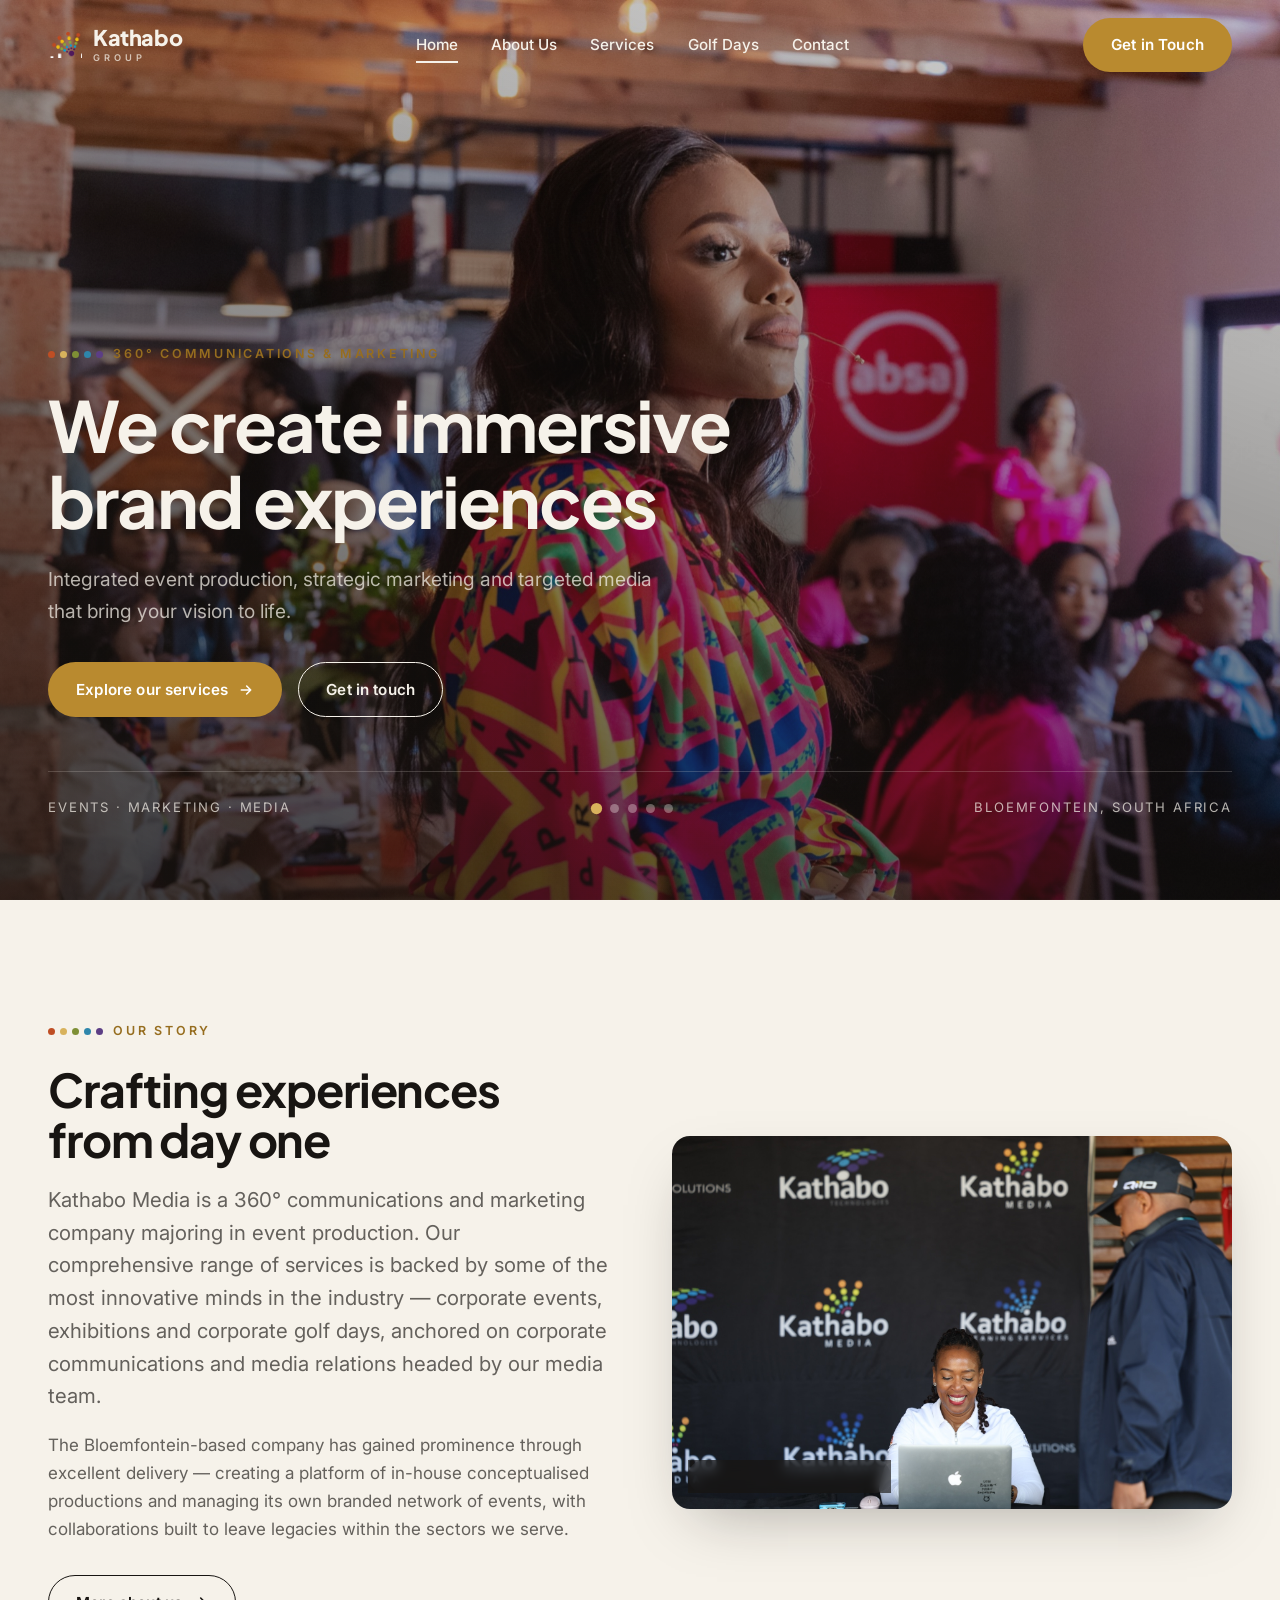
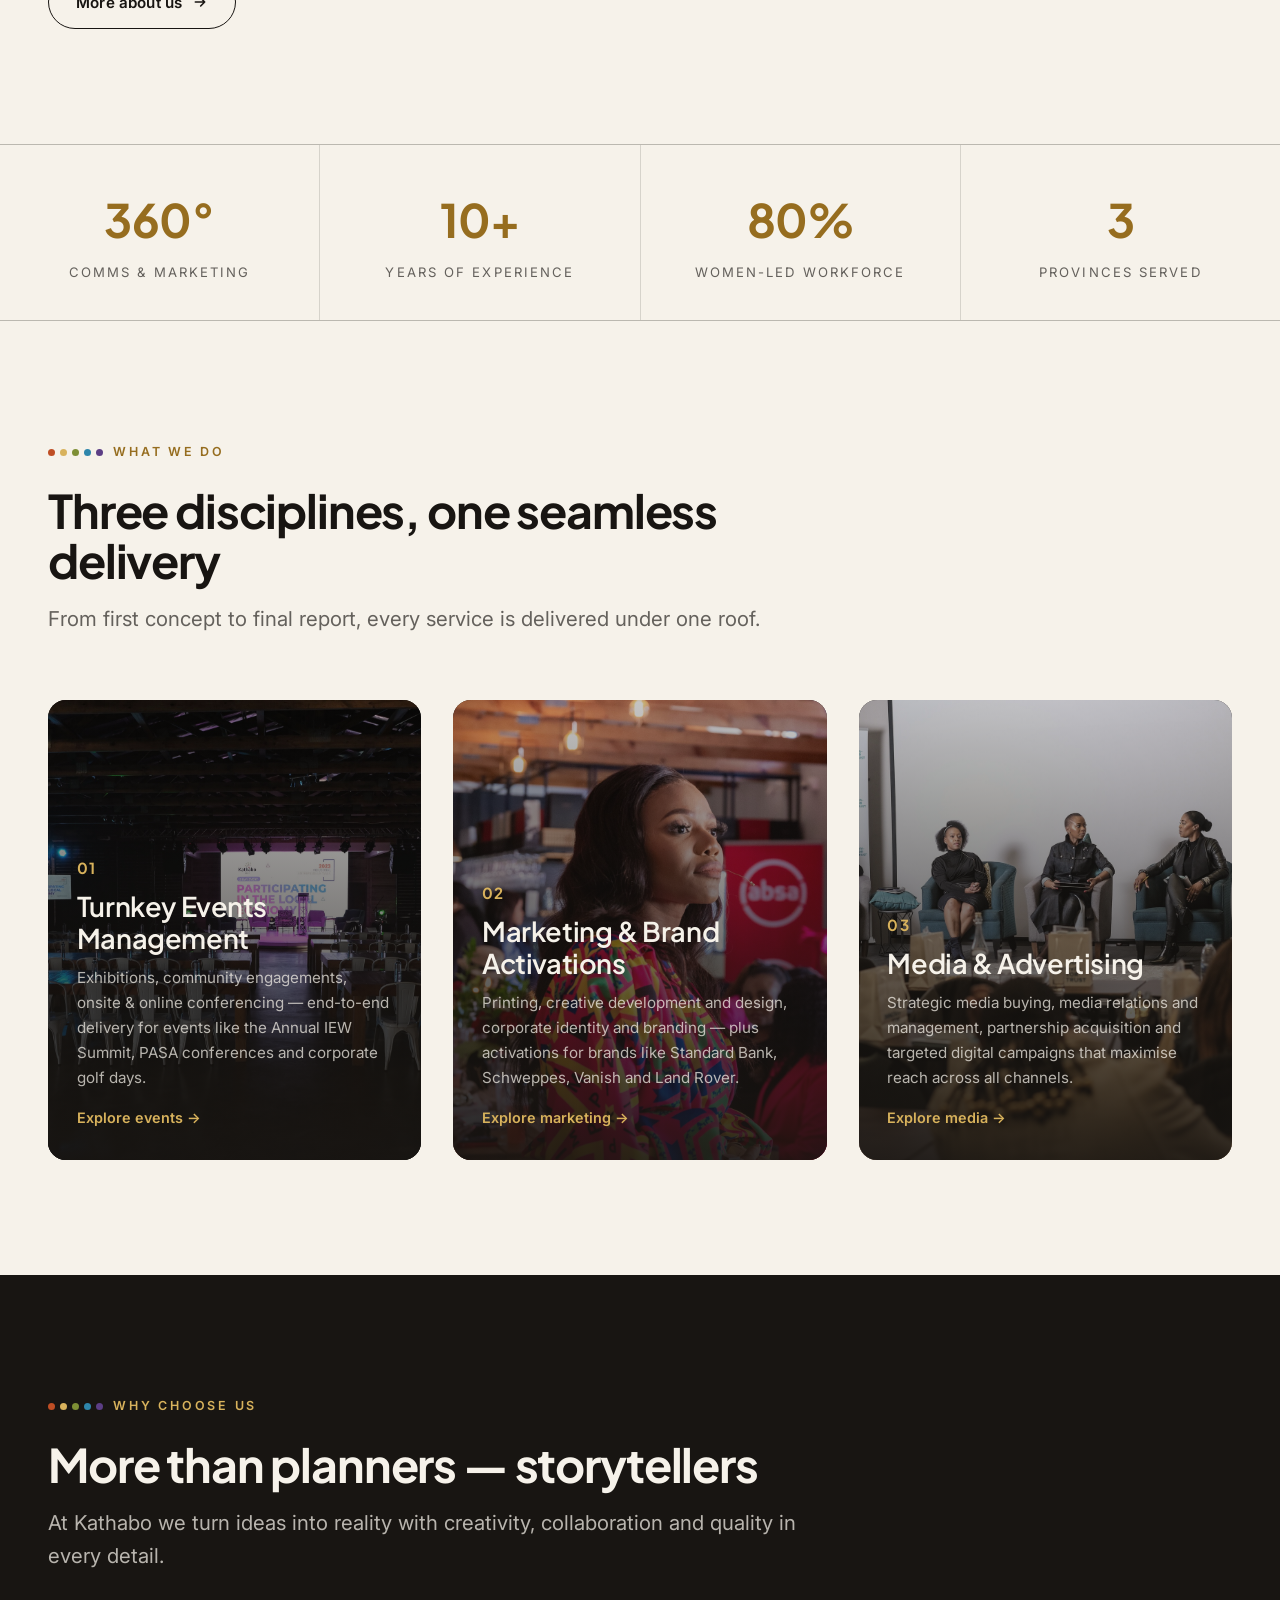
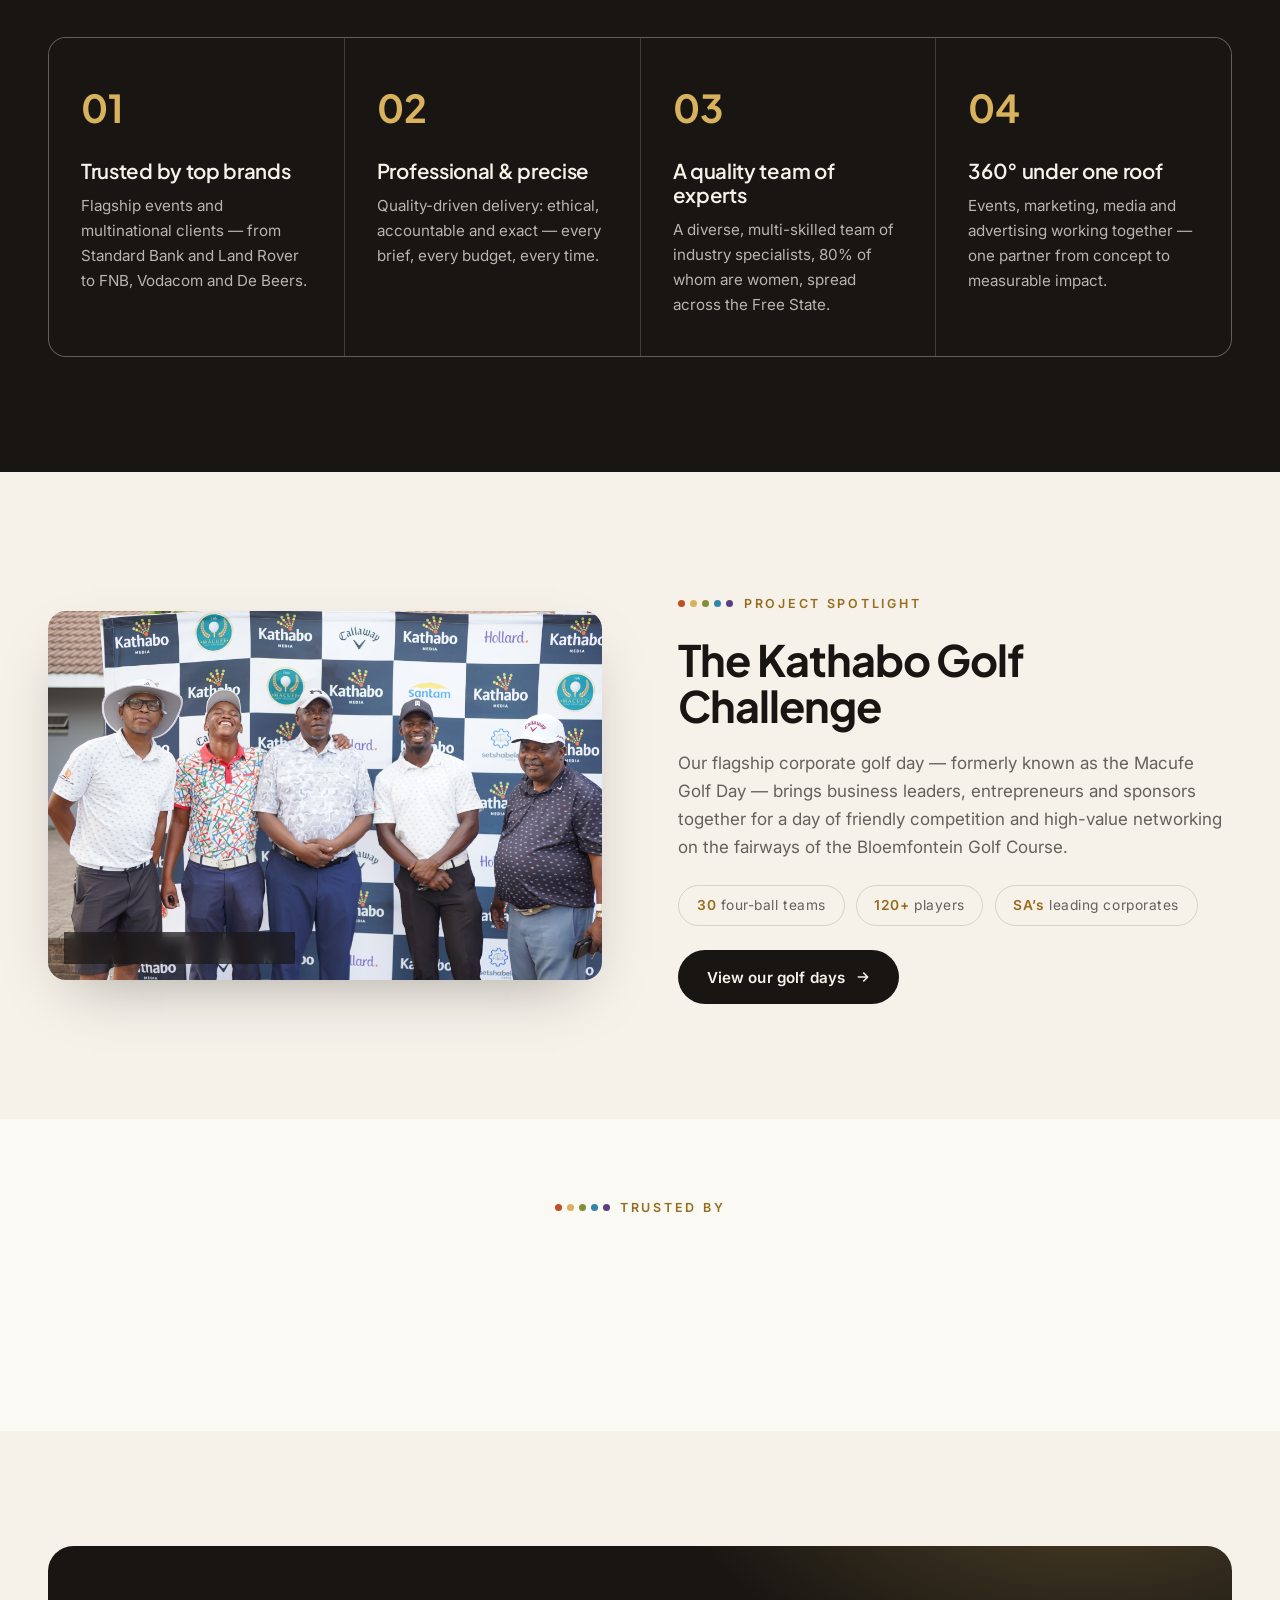
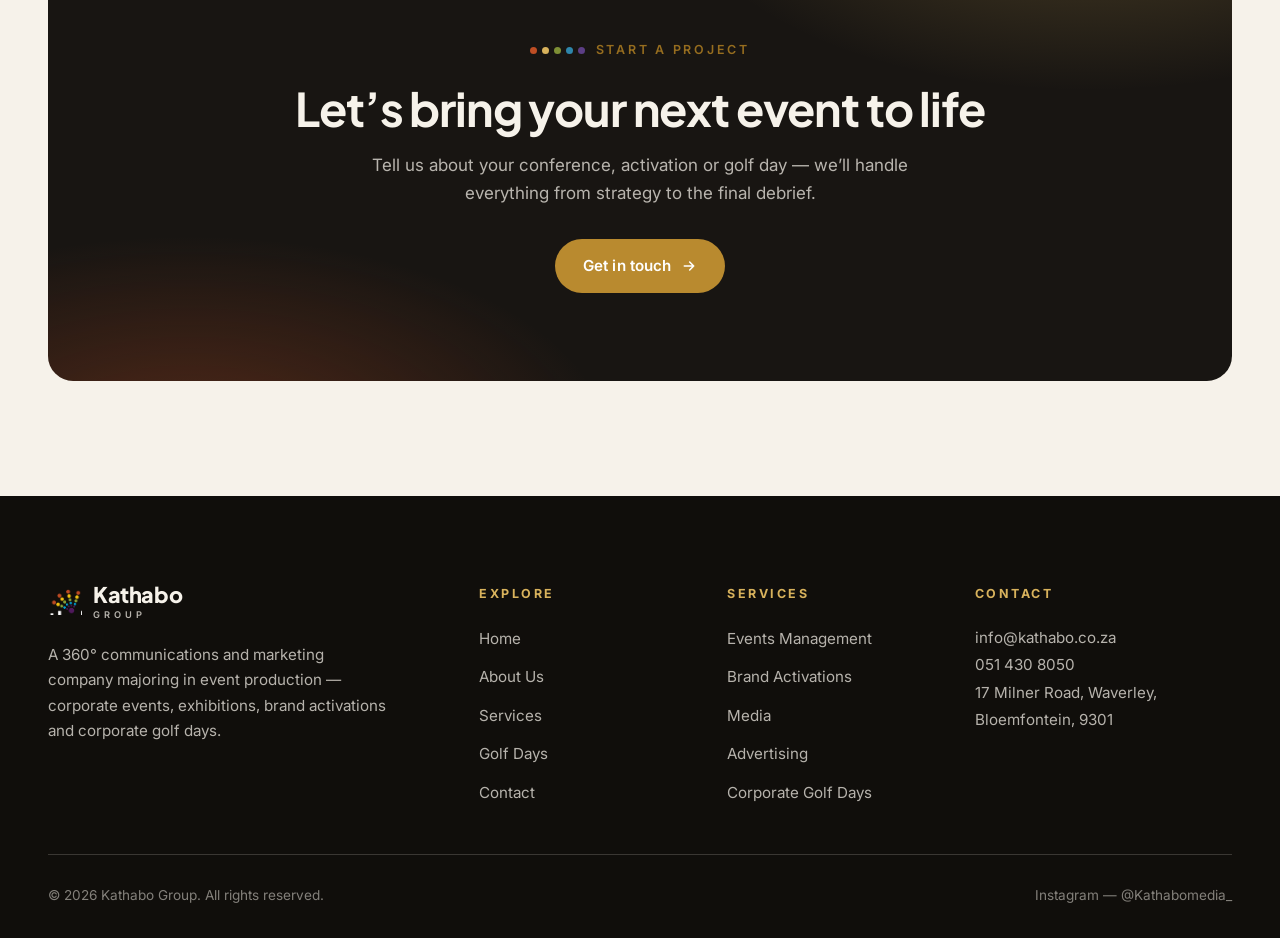
==== commit b31b95e8: "Switch type to Plus Jakarta Sans display + Inter body Replace Fraunces/Archivo with a clean geometri" ====
--- a/index.html
+++ b/index.html
@@ -8,7 +8,7 @@
   <link rel="icon" type="image/png" href="assets/img/logos/favicon.png">
   <link rel="preconnect" href="https://fonts.googleapis.com">
   <link rel="preconnect" href="https://fonts.gstatic.com" crossorigin>
-  <link href="https://fonts.googleapis.com/css2?family=Archivo:wght@400;500;600;700&family=Fraunces:opsz,wght@9..144,400;9..144,500;9..144,600&display=swap" rel="stylesheet">
+  <link href="https://fonts.googleapis.com/css2?family=Inter:wght@400;500;600;700&family=Plus+Jakarta+Sans:ital,wght@0,500;0,600;0,700;0,800;1,600&display=swap" rel="stylesheet">
   <link rel="stylesheet" href="assets/css/styles.css">
 </head>
 <body>
@@ -76,7 +76,7 @@
     <div class="wrap grid-2">
       <div class="reveal">
         <span class="eyebrow"><span class="dots" aria-hidden="true"><i></i><i></i><i></i><i></i><i></i></span> Our Story</span>
-        <h2 class="display" style="font-size:clamp(2.1rem,4.4vw,3.4rem); margin-bottom:1.2rem;">Crafting experiences from day one</h2>
+        <h2 class="display" style="font-size:clamp(1.85rem,4vw,2.9rem); margin-bottom:1.2rem;">Crafting experiences from day one</h2>
         <p class="lead">Kathabo Media is a 360° communications and marketing company majoring in event production. Our comprehensive range of services is backed by some of the most innovative minds in the industry — corporate events, exhibitions and corporate golf days, anchored on corporate communications and media relations headed by our media team.</p>
         <p style="margin-top:1.1rem; color:var(--muted);">The Bloemfontein-based company has gained prominence through excellent delivery — creating a platform of in-house conceptualised productions and managing its own branded network of events, with collaborations built to leave legacies within the sectors we serve.</p>
         <div class="cta-row" style="margin-top:2rem; display:flex; gap:1rem; flex-wrap:wrap;">
--- a/assets/css/styles.css
+++ b/assets/css/styles.css
@@ -23,8 +23,8 @@
   --muted-light: rgba(246, 242, 234, 0.72);
   --shadow: 0 24px 60px -24px rgba(24, 21, 18, 0.35);
   --radius: 18px;
-  --font-display: "Fraunces", "Georgia", serif;
-  --font-body: "Archivo", "Helvetica Neue", sans-serif;
+  --font-display: "Plus Jakarta Sans", "Helvetica Neue", sans-serif;
+  --font-body: "Inter", "Helvetica Neue", sans-serif;
   --gutter: clamp(1.25rem, 4vw, 3rem);
   --section: clamp(4.5rem, 9vw, 8rem);
 }
@@ -53,10 +53,17 @@
 
 /* ---------- type ---------- */
 
-h1, h2, h3, .display {
+h1, h2, .display {
   font-family: var(--font-display);
-  font-weight: 500;
-  line-height: 1.06;
+  font-weight: 700;
+  line-height: 1.08;
+  letter-spacing: -0.025em;
+}
+
+h3 {
+  font-family: var(--font-display);
+  font-weight: 600;
+  line-height: 1.2;
   letter-spacing: -0.015em;
 }
 
@@ -108,7 +115,7 @@
 .section { padding-block: var(--section); }
 
 .section-head { max-width: 780px; margin-bottom: clamp(2.5rem, 5vw, 4rem); }
-.section-head h2 { font-size: clamp(2rem, 4.4vw, 3.4rem); margin-bottom: 1.1rem; }
+.section-head h2 { font-size: clamp(1.85rem, 4vw, 2.9rem); margin-bottom: 1.1rem; }
 .section-head.center { margin-inline: auto; text-align: center; }
 .section-head.center .eyebrow { justify-content: center; }
 
@@ -154,9 +161,9 @@
 .brand img { width: 34px; height: auto; }
 .brand .word {
   font-family: var(--font-display);
-  font-size: 1.45rem;
-  font-weight: 600;
-  letter-spacing: -0.01em;
+  font-size: 1.35rem;
+  font-weight: 800;
+  letter-spacing: -0.02em;
   line-height: 1;
 }
 .brand .word small {
@@ -274,7 +281,9 @@
 .mobile-menu-open .mobile-menu { opacity: 1; visibility: visible; }
 .mobile-menu a {
   font-family: var(--font-display);
-  font-size: clamp(2rem, 8vw, 2.8rem);
+  font-weight: 700;
+  letter-spacing: -0.02em;
+  font-size: clamp(1.9rem, 7.5vw, 2.6rem);
   padding: 0.45rem 1rem;
   display: inline-block;
   transition: color 0.25s ease;
@@ -327,8 +336,8 @@
 }
 
 .hero h1 {
-  font-size: clamp(2.6rem, 6.6vw, 5.2rem);
-  max-width: 15ch;
+  font-size: clamp(2.3rem, 5.8vw, 4.4rem);
+  max-width: 16ch;
   min-height: 2.2em;
 }
 .hero h1 .swap { display: block; }
@@ -407,7 +416,7 @@
   background: linear-gradient(200deg, rgba(24,21,18,0.2) 0%, rgba(24,21,18,0.66) 70%, rgba(24,21,18,0.85) 100%);
 }
 .page-hero .wrap { padding-block: 7rem 3.2rem; }
-.page-hero h1 { font-size: clamp(2.6rem, 6vw, 4.6rem); max-width: 16ch; }
+.page-hero h1 { font-size: clamp(2.2rem, 5.2vw, 4rem); max-width: 18ch; }
 .page-hero p { margin-top: 1rem; max-width: 56ch; color: var(--muted-light); }
 
 /* plain (no photo) page hero */
@@ -438,8 +447,9 @@
 .stat b {
   display: block;
   font-family: var(--font-display);
-  font-size: clamp(2.2rem, 4vw, 3.2rem);
-  font-weight: 500;
+  font-size: clamp(2rem, 3.6vw, 2.9rem);
+  font-weight: 700;
+  letter-spacing: -0.02em;
   color: var(--gold-deep);
 }
 .stat span {
@@ -485,7 +495,8 @@
 .pillar .body { padding: 1.8rem; width: 100%; }
 .pillar .num {
   font-family: var(--font-display);
-  font-size: 1rem;
+  font-weight: 700;
+  font-size: 0.95rem;
   color: var(--gold-soft);
   letter-spacing: 0.08em;
 }
@@ -518,7 +529,8 @@
 }
 .why .num {
   font-family: var(--font-display);
-  font-size: 2.6rem;
+  font-weight: 700;
+  font-size: 2.4rem;
   color: var(--gold-soft);
   display: block;
   margin-bottom: 1.2rem;
@@ -553,7 +565,7 @@
   border-radius: 999px;
   backdrop-filter: blur(6px);
 }
-.feature h2 { font-size: clamp(2rem, 4vw, 3rem); margin-bottom: 1.2rem; }
+.feature h2 { font-size: clamp(1.8rem, 3.6vw, 2.7rem); margin-bottom: 1.2rem; }
 .feature .body > p { margin-bottom: 1.1rem; color: var(--muted); }
 .on-dark .feature .body > p { color: var(--muted-light); }
 
@@ -635,7 +647,7 @@
     radial-gradient(600px 300px at 12% 115%, rgba(191,78,36,0.35), transparent 70%),
     radial-gradient(600px 300px at 88% -15%, rgba(216,178,92,0.28), transparent 70%);
 }
-.cta-band h2 { font-size: clamp(2rem, 4.6vw, 3.4rem); max-width: 20ch; margin-inline: auto; }
+.cta-band h2 { font-size: clamp(1.85rem, 4vw, 2.9rem); max-width: 22ch; margin-inline: auto; }
 .cta-band p { margin: 1.1rem auto 2rem; max-width: 52ch; color: var(--muted-light); }
 
 /* ---------- event mosaic (services) ---------- */
@@ -749,8 +761,8 @@
 .brand-chip img.pad { max-height: 96px; }
 .brand-chip .name {
   font-family: var(--font-display);
-  font-size: 1.5rem;
-  font-weight: 500;
+  font-size: 1.4rem;
+  font-weight: 600;
 }
 .brand-chip .name.schweppes { letter-spacing: 0.04em; font-style: italic; }
 .brand-chip .name.vanish { color: #d5578f; font-weight: 600; }
@@ -789,8 +801,9 @@
 .step { display: flex; gap: 1.1rem; padding-block: 0.85rem; }
 .step .n {
   font-family: var(--font-display);
+  font-weight: 700;
   color: var(--gold-deep);
-  font-size: 1.05rem;
+  font-size: 1rem;
   flex: none;
   width: 2ch;
 }
@@ -817,7 +830,8 @@
   display: grid;
   place-items: center;
   font-family: var(--font-display);
-  font-size: 5rem;
+  font-weight: 800;
+  font-size: 4.6rem;
   color: var(--gold-soft);
   background:
     radial-gradient(340px 340px at 50% 20%, rgba(216,178,92,0.16), transparent 70%),
@@ -850,10 +864,11 @@
 .golf-day:hover { background: var(--cream); padding-left: 1rem; }
 .golf-day .year {
   font-family: var(--font-display);
-  font-size: 1.2rem;
+  font-weight: 700;
+  font-size: 1.1rem;
   color: var(--gold-deep);
 }
-.golf-day h3 { font-size: clamp(1.25rem, 2.4vw, 1.7rem); font-weight: 500; }
+.golf-day h3 { font-size: clamp(1.2rem, 2.3vw, 1.6rem); font-weight: 600; }
 .golf-day p { color: var(--muted); font-size: 0.95rem; margin-top: 0.25rem; }
 .golf-day .badge {
   font-size: 0.72rem;
@@ -934,6 +949,12 @@
 .gallery a:hover::after { opacity: 1; }
 .gallery a.hidden { display: none; }
 
+/* touch devices get permanent captions (no hover available) */
+@media (hover: none) {
+  .gallery a::after { opacity: 1; }
+  .mosaic figure img { transform: none !important; }
+}
+
 /* lightbox */
 .lightbox {
   position: fixed;
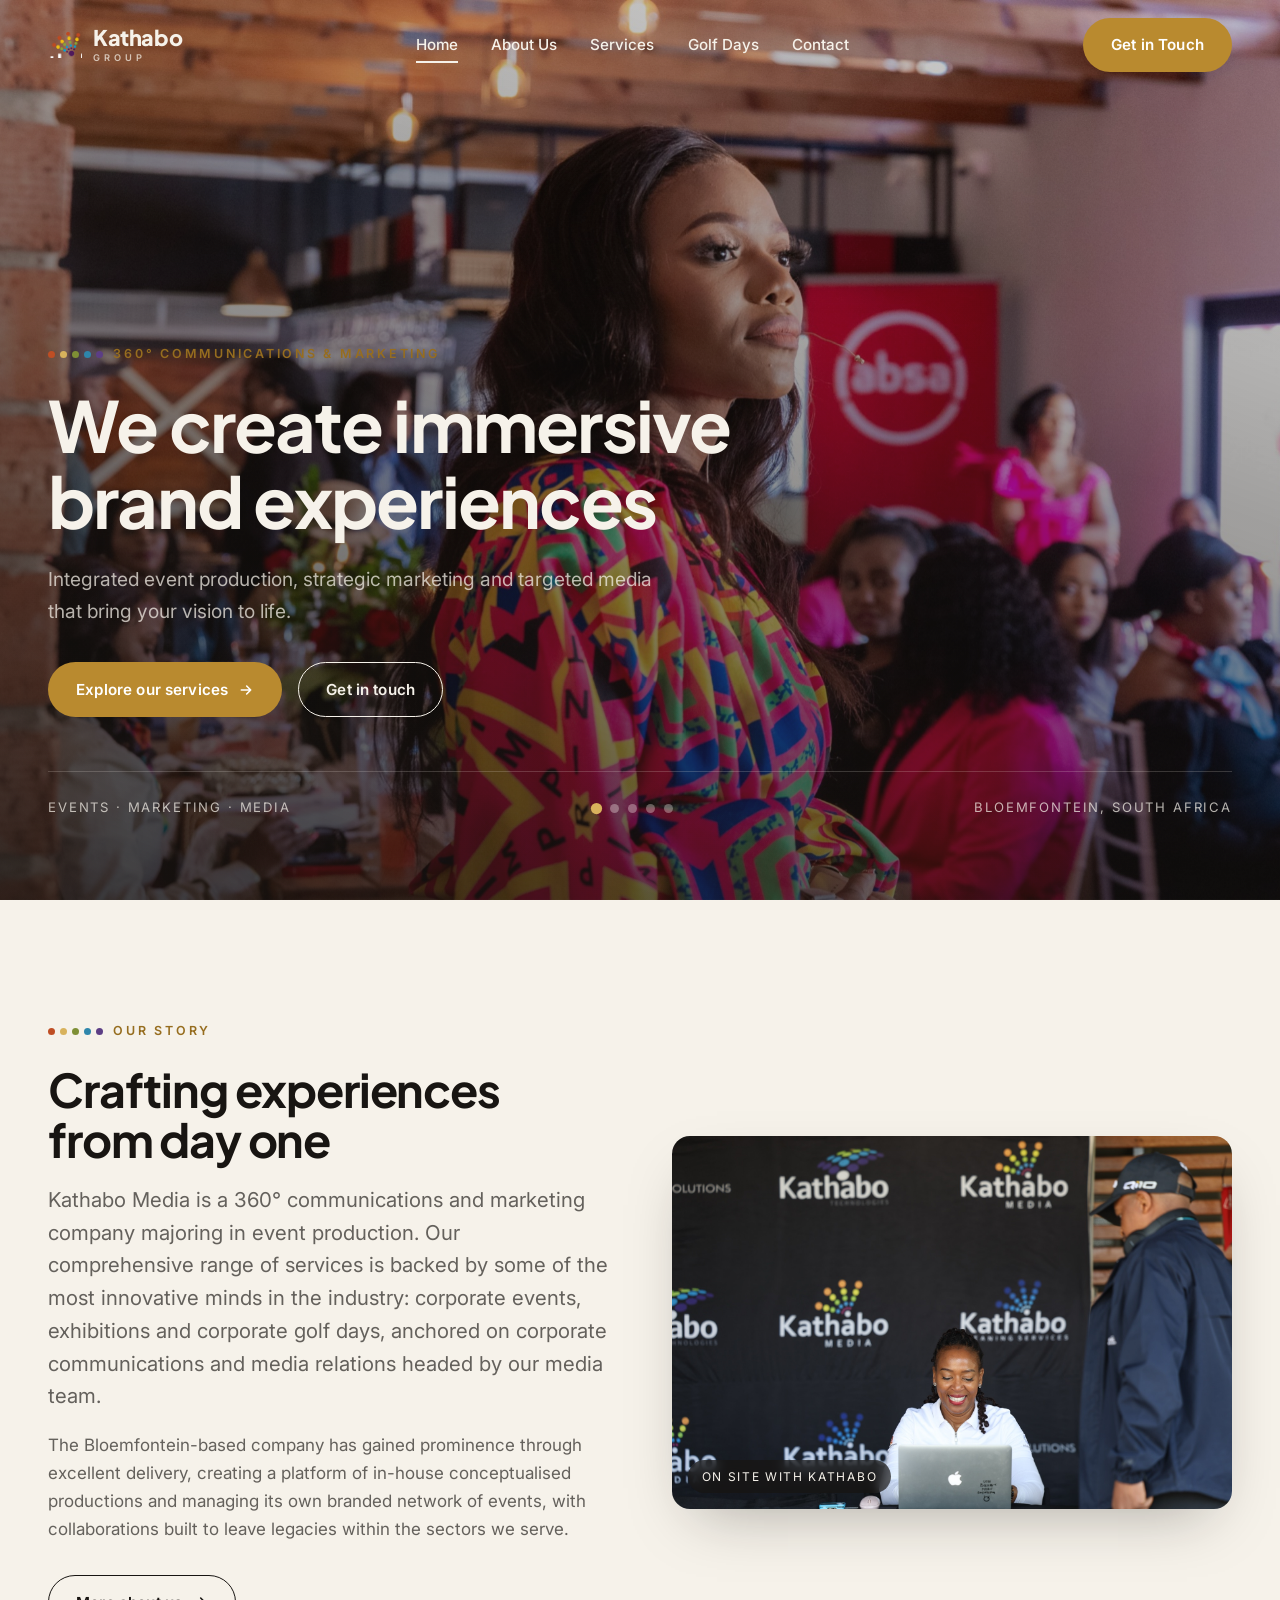
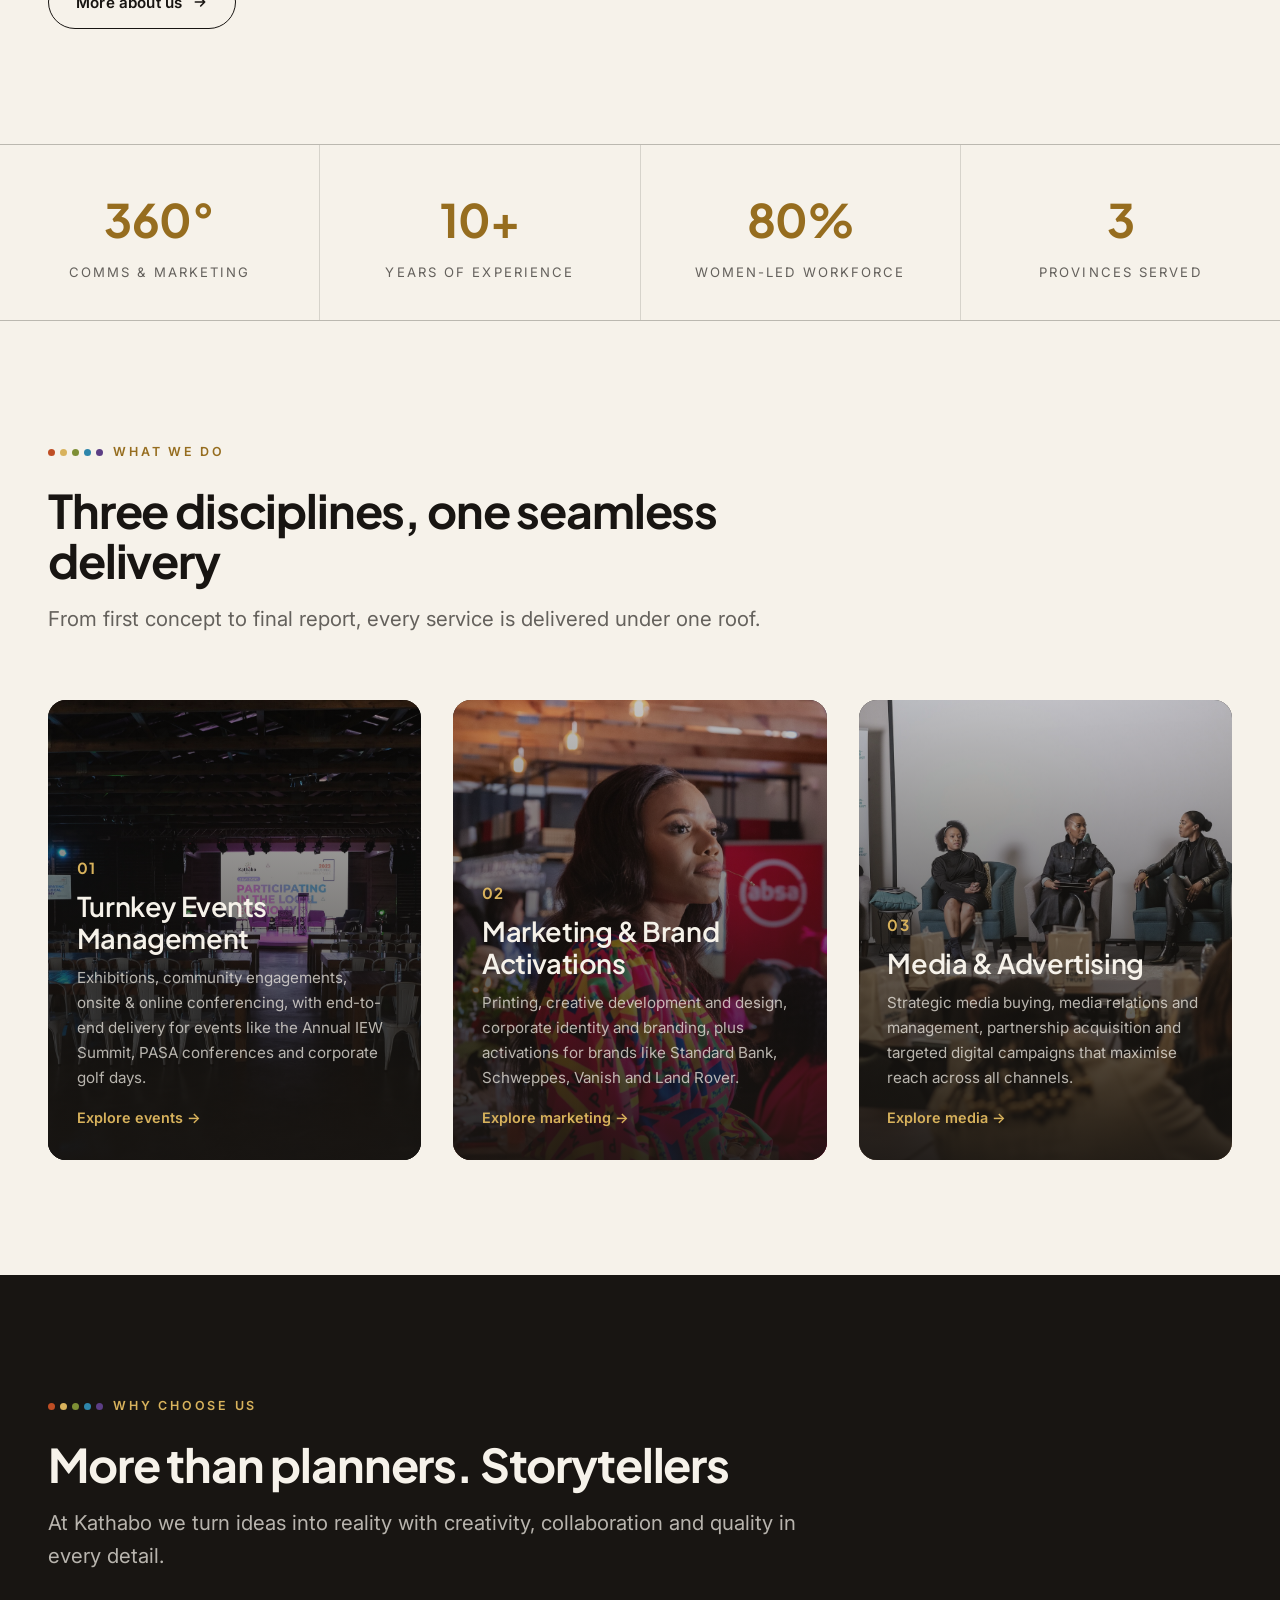
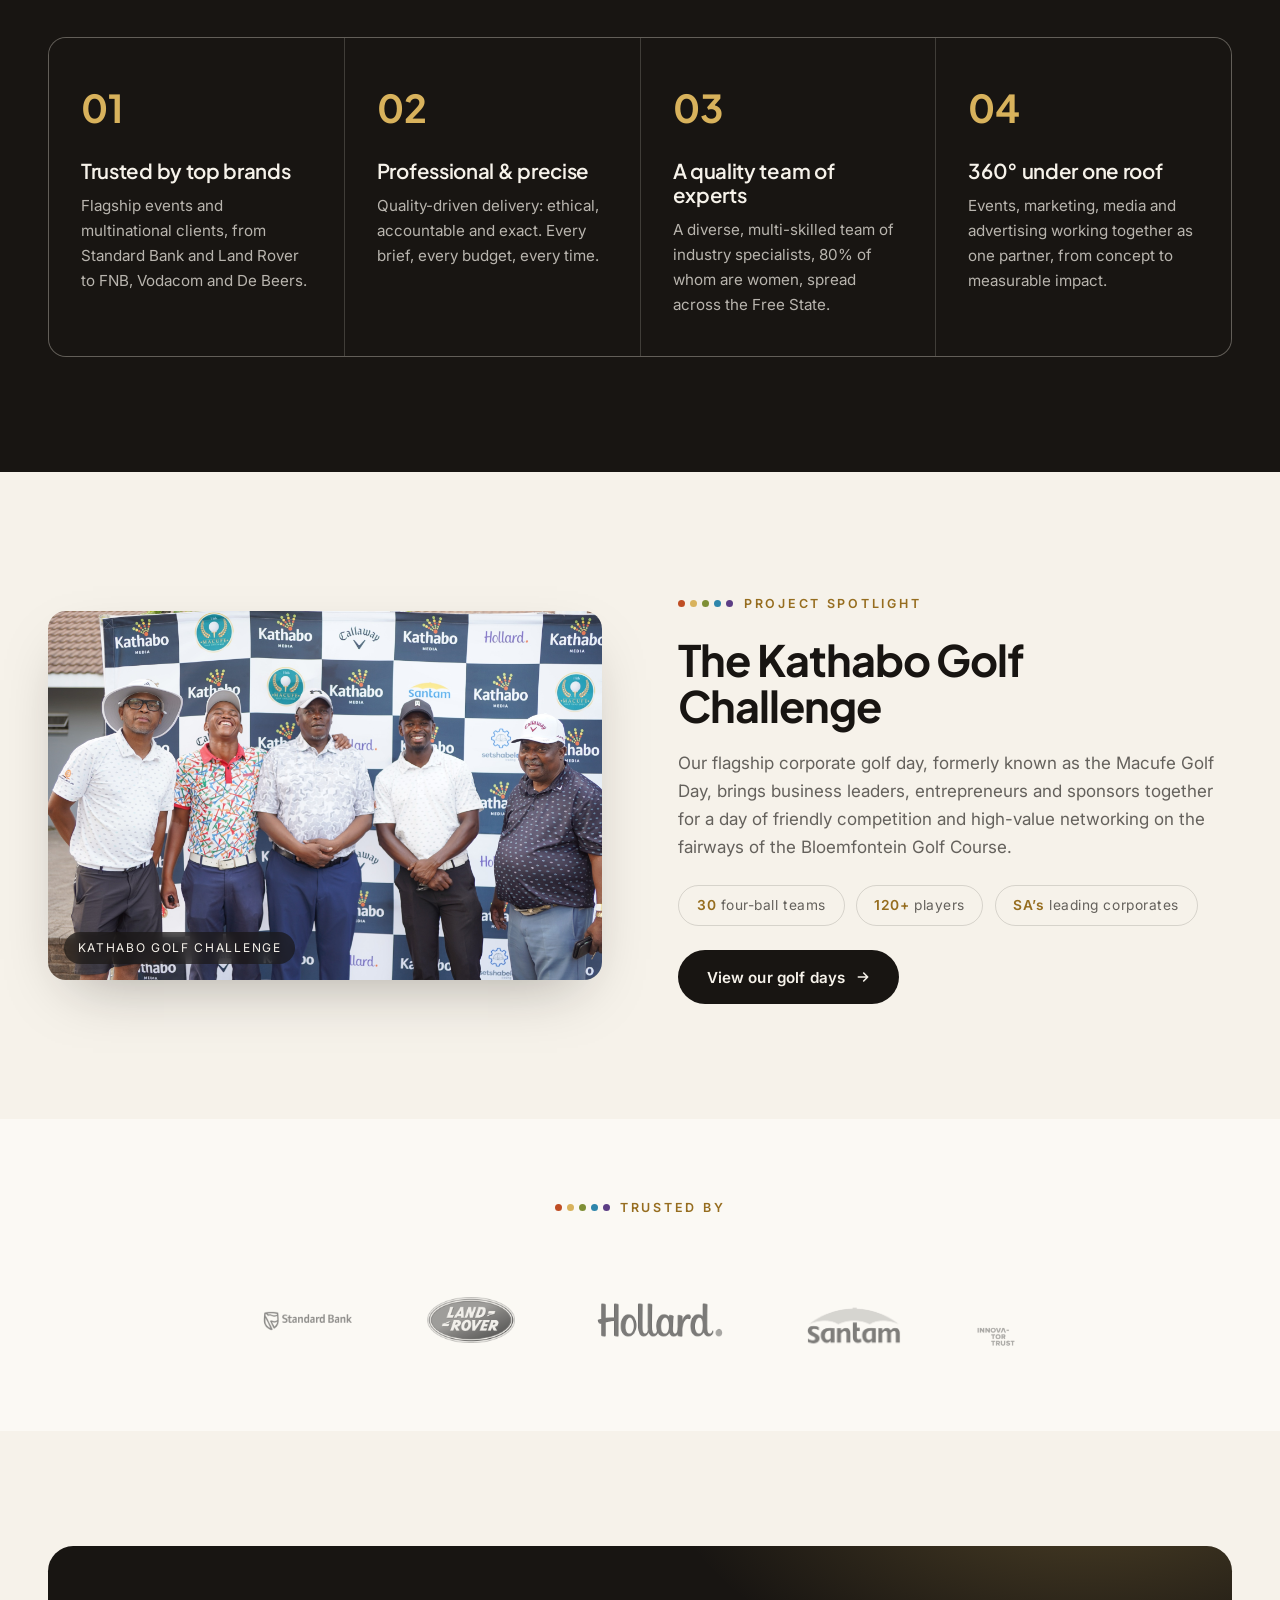
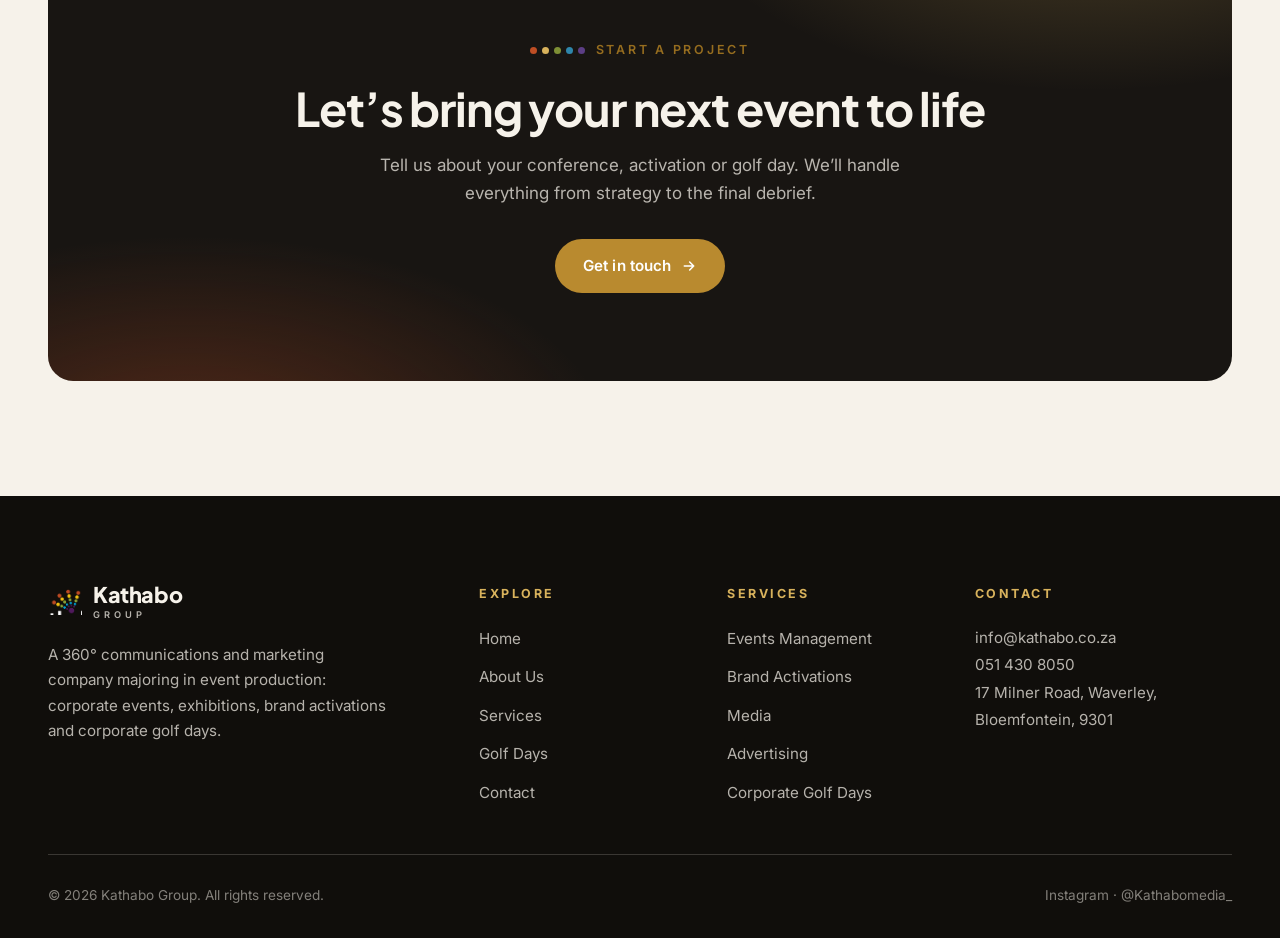
==== commit c3a28491: "Remove em-dashes from all site copy Rewrite every em-dash into commas, colons, periods or middle-dot" ====
--- a/index.html
+++ b/index.html
@@ -4,7 +4,7 @@
   <meta charset="UTF-8">
   <meta name="viewport" content="width=device-width, initial-scale=1.0">
   <title>Kathabo Group | 360° Communications, Marketing &amp; Event Production</title>
-  <meta name="description" content="Kathabo Media is a Bloemfontein-based 360° communications and marketing company majoring in event production — corporate events, exhibitions, brand activations and corporate golf days.">
+  <meta name="description" content="Kathabo Media is a Bloemfontein-based 360° communications and marketing company majoring in event production: corporate events, exhibitions, brand activations and corporate golf days.">
   <link rel="icon" type="image/png" href="assets/img/logos/favicon.png">
   <link rel="preconnect" href="https://fonts.googleapis.com">
   <link rel="preconnect" href="https://fonts.gstatic.com" crossorigin>
@@ -15,7 +15,7 @@
 
 <header class="site-header overlay">
   <div class="wrap bar">
-    <a class="brand" href="index.html" aria-label="Kathabo Group — home">
+    <a class="brand" href="index.html" aria-label="Kathabo Group home">
       <img src="assets/img/logos/kathabo-mark.png" alt="">
       <span class="word">Kathabo<small>Group</small></span>
     </a>
@@ -77,8 +77,8 @@
       <div class="reveal">
         <span class="eyebrow"><span class="dots" aria-hidden="true"><i></i><i></i><i></i><i></i><i></i></span> Our Story</span>
         <h2 class="display" style="font-size:clamp(1.85rem,4vw,2.9rem); margin-bottom:1.2rem;">Crafting experiences from day one</h2>
-        <p class="lead">Kathabo Media is a 360° communications and marketing company majoring in event production. Our comprehensive range of services is backed by some of the most innovative minds in the industry — corporate events, exhibitions and corporate golf days, anchored on corporate communications and media relations headed by our media team.</p>
-        <p style="margin-top:1.1rem; color:var(--muted);">The Bloemfontein-based company has gained prominence through excellent delivery — creating a platform of in-house conceptualised productions and managing its own branded network of events, with collaborations built to leave legacies within the sectors we serve.</p>
+        <p class="lead">Kathabo Media is a 360° communications and marketing company majoring in event production. Our comprehensive range of services is backed by some of the most innovative minds in the industry: corporate events, exhibitions and corporate golf days, anchored on corporate communications and media relations headed by our media team.</p>
+        <p style="margin-top:1.1rem; color:var(--muted);">The Bloemfontein-based company has gained prominence through excellent delivery, creating a platform of in-house conceptualised productions and managing its own branded network of events, with collaborations built to leave legacies within the sectors we serve.</p>
         <div class="cta-row" style="margin-top:2rem; display:flex; gap:1rem; flex-wrap:wrap;">
           <a class="btn btn-ghost-ink" href="about.html">More about us
             <svg width="16" height="16" viewBox="0 0 24 24" fill="none" stroke="currentColor" stroke-width="2.4" stroke-linecap="round" stroke-linejoin="round"><path d="M5 12h14M13 6l6 6-6 6"/></svg>
@@ -116,7 +116,7 @@
           <div class="body">
             <span class="num">01</span>
             <h3>Turnkey Events Management</h3>
-            <p>Exhibitions, community engagements, onsite &amp; online conferencing — end-to-end delivery for events like the Annual IEW Summit, PASA conferences and corporate golf days.</p>
+            <p>Exhibitions, community engagements, onsite &amp; online conferencing, with end-to-end delivery for events like the Annual IEW Summit, PASA conferences and corporate golf days.</p>
             <span class="more">Explore events →</span>
           </div>
         </a>
@@ -125,7 +125,7 @@
           <div class="body">
             <span class="num">02</span>
             <h3>Marketing &amp; Brand Activations</h3>
-            <p>Printing, creative development and design, corporate identity and branding — plus activations for brands like Standard Bank, Schweppes, Vanish and Land Rover.</p>
+            <p>Printing, creative development and design, corporate identity and branding, plus activations for brands like Standard Bank, Schweppes, Vanish and Land Rover.</p>
             <span class="more">Explore marketing →</span>
           </div>
         </a>
@@ -147,14 +147,14 @@
     <div class="wrap">
       <div class="section-head reveal">
         <span class="eyebrow"><span class="dots" aria-hidden="true"><i></i><i></i><i></i><i></i><i></i></span> Why Choose Us</span>
-        <h2>More than planners — storytellers</h2>
+        <h2>More than planners. Storytellers</h2>
         <p class="lead">At Kathabo we turn ideas into reality with creativity, collaboration and quality in every detail.</p>
       </div>
       <div class="why-grid">
-        <div class="why reveal"><span class="num">01</span><h3>Trusted by top brands</h3><p>Flagship events and multinational clients — from Standard Bank and Land Rover to FNB, Vodacom and De Beers.</p></div>
-        <div class="why reveal" style="--d:.1s;"><span class="num">02</span><h3>Professional &amp; precise</h3><p>Quality-driven delivery: ethical, accountable and exact — every brief, every budget, every time.</p></div>
+        <div class="why reveal"><span class="num">01</span><h3>Trusted by top brands</h3><p>Flagship events and multinational clients, from Standard Bank and Land Rover to FNB, Vodacom and De Beers.</p></div>
+        <div class="why reveal" style="--d:.1s;"><span class="num">02</span><h3>Professional &amp; precise</h3><p>Quality-driven delivery: ethical, accountable and exact. Every brief, every budget, every time.</p></div>
         <div class="why reveal" style="--d:.2s;"><span class="num">03</span><h3>A quality team of experts</h3><p>A diverse, multi-skilled team of industry specialists, 80% of whom are women, spread across the Free State.</p></div>
-        <div class="why reveal" style="--d:.3s;"><span class="num">04</span><h3>360° under one roof</h3><p>Events, marketing, media and advertising working together — one partner from concept to measurable impact.</p></div>
+        <div class="why reveal" style="--d:.3s;"><span class="num">04</span><h3>360° under one roof</h3><p>Events, marketing, media and advertising working together as one partner, from concept to measurable impact.</p></div>
       </div>
     </div>
   </section>
@@ -169,7 +169,7 @@
       <div class="body reveal" style="--d:.15s;">
         <span class="eyebrow"><span class="dots" aria-hidden="true"><i></i><i></i><i></i><i></i><i></i></span> Project Spotlight</span>
         <h2>The Kathabo Golf Challenge</h2>
-        <p>Our flagship corporate golf day — formerly known as the Macufe Golf Day — brings business leaders, entrepreneurs and sponsors together for a day of friendly competition and high-value networking on the fairways of the Bloemfontein Golf Course.</p>
+        <p>Our flagship corporate golf day, formerly known as the Macufe Golf Day, brings business leaders, entrepreneurs and sponsors together for a day of friendly competition and high-value networking on the fairways of the Bloemfontein Golf Course.</p>
         <div class="facts">
           <span class="fact"><b>30</b> four-ball teams</span>
           <span class="fact"><b>120+</b> players</span>
@@ -204,7 +204,7 @@
       <div class="cta-band reveal">
         <span class="eyebrow"><span class="dots" aria-hidden="true"><i></i><i></i><i></i><i></i><i></i></span> Start a Project</span>
         <h2>Let’s bring your next event to life</h2>
-        <p>Tell us about your conference, activation or golf day — we’ll handle everything from strategy to the final debrief.</p>
+        <p>Tell us about your conference, activation or golf day. We’ll handle everything from strategy to the final debrief.</p>
         <a class="btn btn-gold" href="contact.html">Get in touch
           <svg width="16" height="16" viewBox="0 0 24 24" fill="none" stroke="currentColor" stroke-width="2.4" stroke-linecap="round" stroke-linejoin="round"><path d="M5 12h14M13 6l6 6-6 6"/></svg>
         </a>
@@ -222,7 +222,7 @@
           <img src="assets/img/logos/kathabo-mark.png" alt="">
           <span class="word">Kathabo<small>Group</small></span>
         </a>
-        <p class="about">A 360° communications and marketing company majoring in event production — corporate events, exhibitions, brand activations and corporate golf days.</p>
+        <p class="about">A 360° communications and marketing company majoring in event production: corporate events, exhibitions, brand activations and corporate golf days.</p>
       </div>
       <div>
         <h4>Explore</h4>
@@ -256,7 +256,7 @@
     </div>
     <div class="footer-bottom">
       <span>© <span id="year">2026</span> Kathabo Group. All rights reserved.</span>
-      <span><a href="https://www.instagram.com/kathabomedia_/" rel="noopener" target="_blank">Instagram — @Kathabomedia_</a></span>
+      <span><a href="https://www.instagram.com/kathabomedia_/" rel="noopener" target="_blank">Instagram · @Kathabomedia_</a></span>
     </div>
   </div>
 </footer>
--- a/assets/css/styles.css
+++ b/assets/css/styles.css
@@ -1,7 +1,7 @@
 /* ============================================================
-   Kathabo Group — kathabo.co.za
+   Kathabo Group, kathabo.co.za
    Design system: warm editorial. Ivory paper, deep ink,
-   gold accent, logo-dot colour motif. Fraunces + Archivo.
+   gold accent, logo-dot colour motif. Plus Jakarta Sans + Inter.
    ============================================================ */
 
 :root {
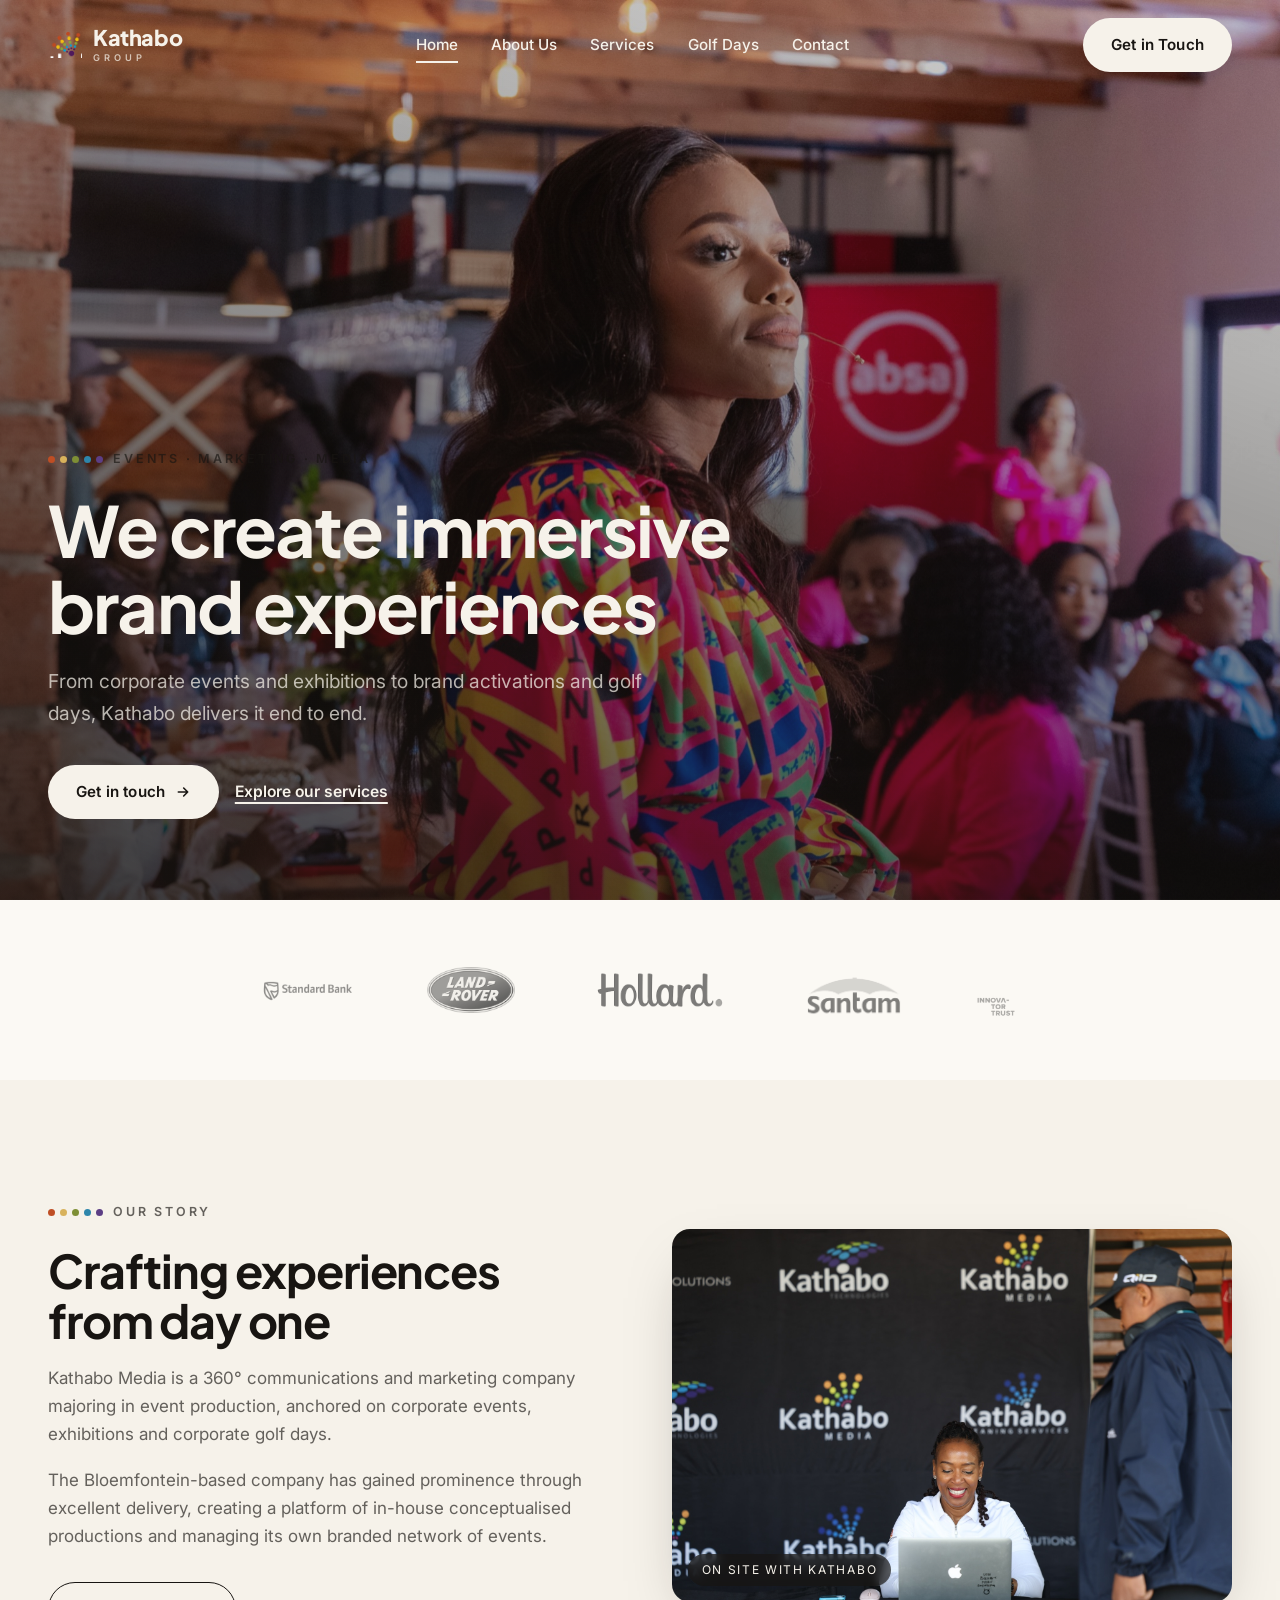
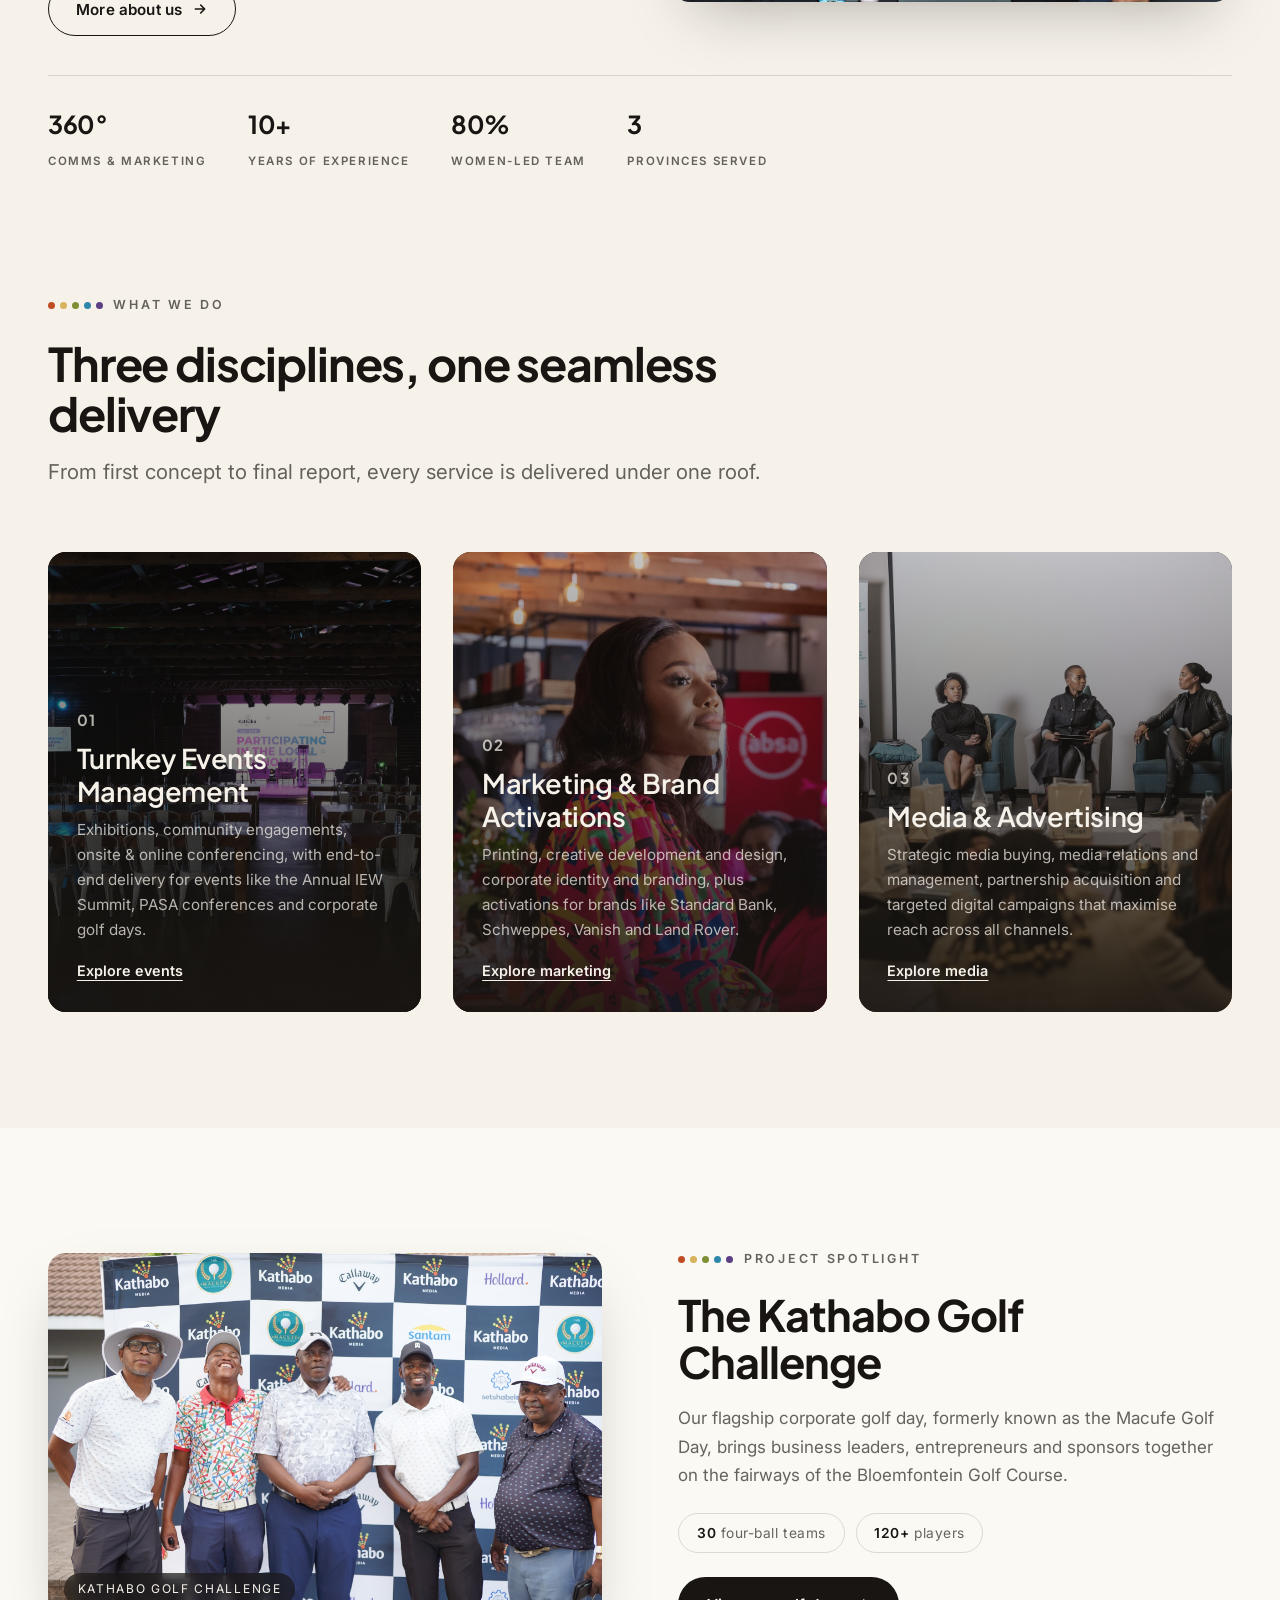
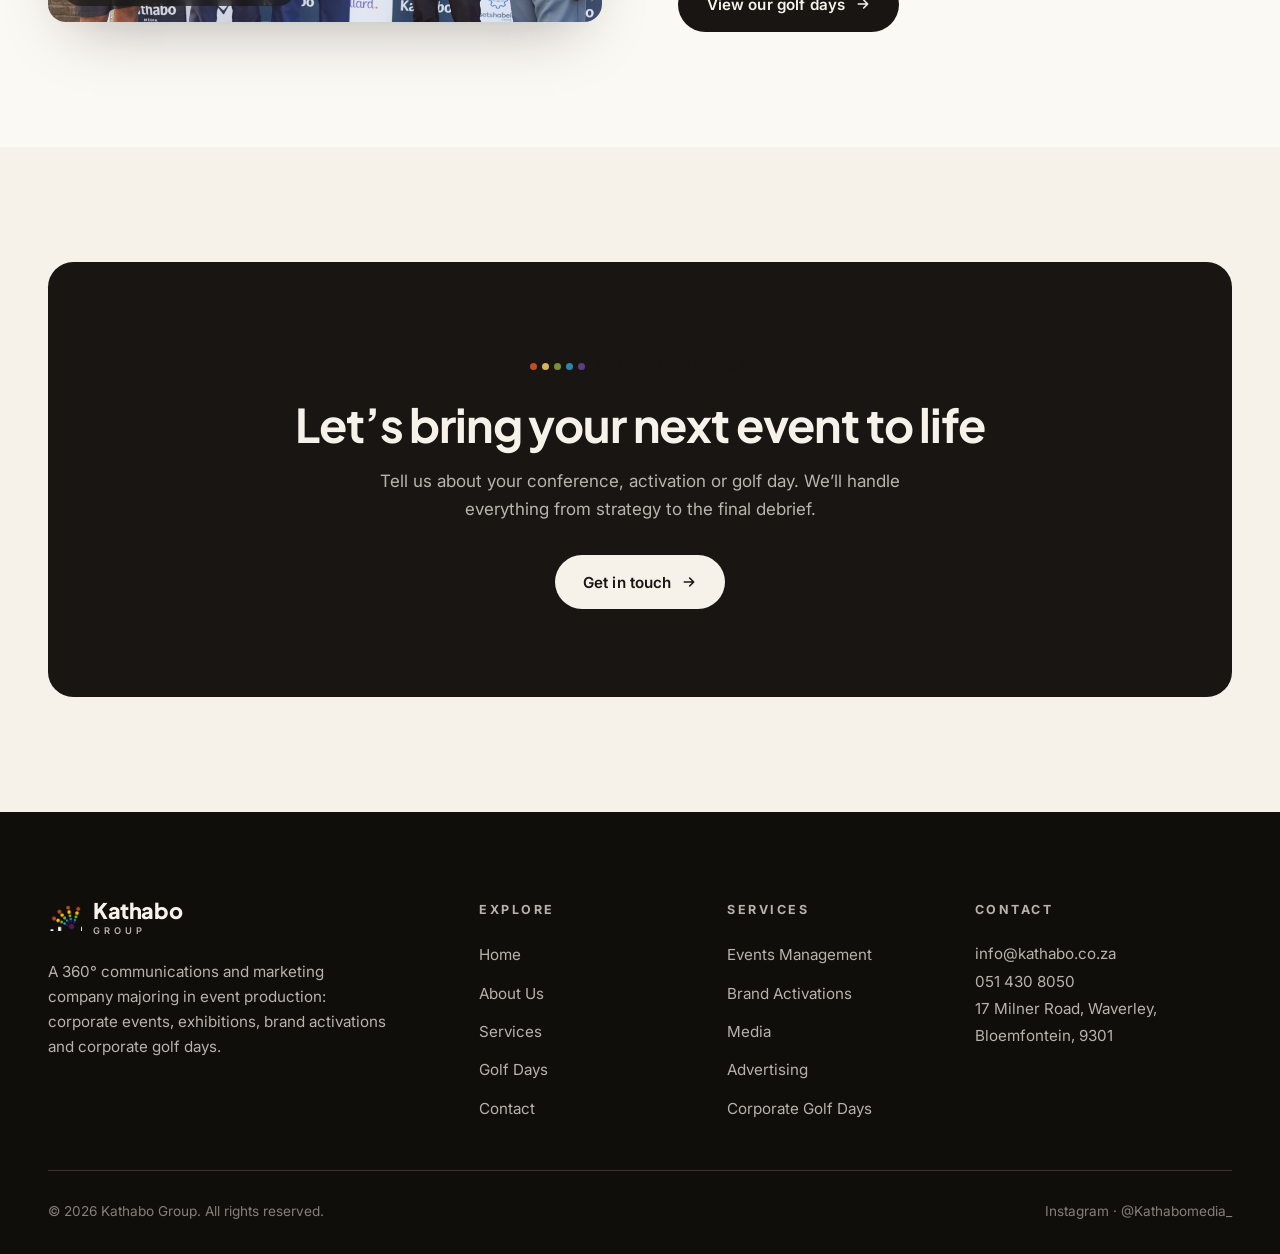
==== commit f27c1027: "Minimal redesign: monochrome ink accent, calm static hero, tighter flow Replace the gold accent site" ====
--- a/index.html
+++ b/index.html
@@ -26,7 +26,7 @@
       <a href="golf.html">Golf Days</a>
       <a href="contact.html">Contact</a>
     </nav>
-    <a class="btn btn-gold" href="contact.html">Get in Touch</a>
+    <a class="btn btn-ink" href="contact.html">Get in Touch</a>
     <button class="nav-toggle" aria-label="Open menu" aria-expanded="false">
       <span></span><span></span><span></span>
     </button>
@@ -48,62 +48,68 @@
   <section class="hero" id="hero">
     <div class="slides" aria-hidden="true">
       <div class="slide active"><img src="assets/img/events/absa-womens-event.jpg" alt=""></div>
+      <div class="slide"><img src="assets/img/golf/2024-fairway-willows.jpg" alt=""></div>
       <div class="slide"><img src="assets/img/events/iew-stage.jpg" alt=""></div>
-      <div class="slide"><img src="assets/img/golf/2024-fairway-willows.jpg" alt=""></div>
-      <div class="slide"><img src="assets/img/events/iew-speaker.jpg" alt=""></div>
-      <div class="slide"><img src="assets/img/golf/2023-team-backdrop.jpg" alt=""></div>
-    </div>
-    <div class="wrap">
-      <span class="eyebrow"><span class="dots" aria-hidden="true"><i></i><i></i><i></i><i></i><i></i></span> 360° Communications &amp; Marketing</span>
-      <h1><span class="swap" id="heroHeadline">We create immersive brand experiences</span></h1>
-      <p id="heroSub">Integrated event production, strategic marketing and targeted media that bring your vision to life.</p>
+    </div>
+    <div class="wrap">
+      <span class="eyebrow"><span class="dots" aria-hidden="true"><i></i><i></i><i></i><i></i><i></i></span> Events · Marketing · Media</span>
+      <h1>We create immersive brand experiences</h1>
+      <p>From corporate events and exhibitions to brand activations and golf days, Kathabo delivers it end to end.</p>
       <div class="cta-row">
-        <a class="btn btn-gold" href="services.html">Explore our services
+        <a class="btn btn-paper" href="contact.html">Get in touch
           <svg width="16" height="16" viewBox="0 0 24 24" fill="none" stroke="currentColor" stroke-width="2.4" stroke-linecap="round" stroke-linejoin="round"><path d="M5 12h14M13 6l6 6-6 6"/></svg>
         </a>
-        <a class="btn btn-ghost" href="contact.html">Get in touch</a>
-      </div>
-      <div class="hero-meta">
-        <span>Events · Marketing · Media</span>
-        <div class="hero-dots" id="heroDots" role="tablist" aria-label="Hero slides"></div>
-        <span>Bloemfontein, South Africa</span>
+        <a class="link-arrow" href="services.html">Explore our services</a>
+      </div>
+    </div>
+  </section>
+
+  <!-- ============ TRUSTED BY ============ -->
+  <section class="on-cream" style="padding-block:clamp(2.2rem,4.5vw,3.2rem);">
+    <div class="wrap">
+      <div class="logo-row">
+        <img src="assets/img/logos/standard-bank.png" alt="Standard Bank" class="lg" loading="lazy">
+        <img src="assets/img/logos/land-rover.png" alt="Land Rover" loading="lazy">
+        <img src="assets/img/logos/hollard.png" alt="Hollard" loading="lazy">
+        <img src="assets/img/logos/santam.png" alt="Santam" class="md" loading="lazy">
+        <img src="assets/img/logos/innovator-trust.png" alt="Innovator Trust" class="md" loading="lazy">
       </div>
     </div>
   </section>
 
   <!-- ============ OUR STORY ============ -->
   <section class="section">
-    <div class="wrap grid-2">
-      <div class="reveal">
-        <span class="eyebrow"><span class="dots" aria-hidden="true"><i></i><i></i><i></i><i></i><i></i></span> Our Story</span>
-        <h2 class="display" style="font-size:clamp(1.85rem,4vw,2.9rem); margin-bottom:1.2rem;">Crafting experiences from day one</h2>
-        <p class="lead">Kathabo Media is a 360° communications and marketing company majoring in event production. Our comprehensive range of services is backed by some of the most innovative minds in the industry: corporate events, exhibitions and corporate golf days, anchored on corporate communications and media relations headed by our media team.</p>
-        <p style="margin-top:1.1rem; color:var(--muted);">The Bloemfontein-based company has gained prominence through excellent delivery, creating a platform of in-house conceptualised productions and managing its own branded network of events, with collaborations built to leave legacies within the sectors we serve.</p>
-        <div class="cta-row" style="margin-top:2rem; display:flex; gap:1rem; flex-wrap:wrap;">
-          <a class="btn btn-ghost-ink" href="about.html">More about us
-            <svg width="16" height="16" viewBox="0 0 24 24" fill="none" stroke="currentColor" stroke-width="2.4" stroke-linecap="round" stroke-linejoin="round"><path d="M5 12h14M13 6l6 6-6 6"/></svg>
-          </a>
+    <div class="wrap">
+      <div class="grid-2">
+        <div class="reveal">
+          <span class="eyebrow"><span class="dots" aria-hidden="true"><i></i><i></i><i></i><i></i><i></i></span> Our Story</span>
+          <h2 class="display" style="font-size:clamp(1.85rem,4vw,2.9rem); margin-bottom:1.2rem;">Crafting experiences from day one</h2>
+          <p style="color:var(--muted); margin-bottom:1.1rem;">Kathabo Media is a 360° communications and marketing company majoring in event production, anchored on corporate events, exhibitions and corporate golf days.</p>
+          <p style="color:var(--muted);">The Bloemfontein-based company has gained prominence through excellent delivery, creating a platform of in-house conceptualised productions and managing its own branded network of events.</p>
+          <div class="cta-row" style="margin-top:2rem;">
+            <a class="btn btn-ghost-ink" href="about.html">More about us
+              <svg width="16" height="16" viewBox="0 0 24 24" fill="none" stroke="currentColor" stroke-width="2.4" stroke-linecap="round" stroke-linejoin="round"><path d="M5 12h14M13 6l6 6-6 6"/></svg>
+            </a>
+          </div>
         </div>
-      </div>
-      <div class="feature reveal" style="--d:.15s;">
-        <div class="pic">
-          <img src="assets/img/events/kathabo-registration.jpg" alt="Kathabo Media coordinator managing guest registration at a branded event desk" loading="lazy">
-          <span class="credit">On site with Kathabo</span>
+        <div class="feature reveal" style="--d:.15s;">
+          <div class="pic">
+            <img src="assets/img/events/kathabo-registration.jpg" alt="Kathabo Media coordinator managing guest registration at a branded event desk" loading="lazy">
+            <span class="credit">On site with Kathabo</span>
+          </div>
         </div>
       </div>
-    </div>
-  </section>
-
-  <!-- ============ STATS ============ -->
-  <div class="stats reveal">
-    <div class="stat"><b>360°</b><span>Comms &amp; marketing</span></div>
-    <div class="stat"><b>10+</b><span>Years of experience</span></div>
-    <div class="stat"><b>80%</b><span>Women-led workforce</span></div>
-    <div class="stat"><b>3</b><span>Provinces served</span></div>
-  </div>
+      <div class="stat-row reveal">
+        <div><b>360°</b><span>Comms &amp; marketing</span></div>
+        <div><b>10+</b><span>Years of experience</span></div>
+        <div><b>80%</b><span>Women-led team</span></div>
+        <div><b>3</b><span>Provinces served</span></div>
+      </div>
+    </div>
+  </section>
 
   <!-- ============ WHAT WE DO ============ -->
-  <section class="section">
+  <section class="section" style="padding-top:0;">
     <div class="wrap">
       <div class="section-head reveal">
         <span class="eyebrow"><span class="dots" aria-hidden="true"><i></i><i></i><i></i><i></i><i></i></span> What We Do</span>
@@ -117,7 +123,7 @@
             <span class="num">01</span>
             <h3>Turnkey Events Management</h3>
             <p>Exhibitions, community engagements, onsite &amp; online conferencing, with end-to-end delivery for events like the Annual IEW Summit, PASA conferences and corporate golf days.</p>
-            <span class="more">Explore events →</span>
+            <span class="more">Explore events</span>
           </div>
         </a>
         <a class="pillar reveal" style="--d:.12s;" href="services.html#activations">
@@ -126,7 +132,7 @@
             <span class="num">02</span>
             <h3>Marketing &amp; Brand Activations</h3>
             <p>Printing, creative development and design, corporate identity and branding, plus activations for brands like Standard Bank, Schweppes, Vanish and Land Rover.</p>
-            <span class="more">Explore marketing →</span>
+            <span class="more">Explore marketing</span>
           </div>
         </a>
         <a class="pillar reveal" style="--d:.24s;" href="services.html#media">
@@ -135,32 +141,15 @@
             <span class="num">03</span>
             <h3>Media &amp; Advertising</h3>
             <p>Strategic media buying, media relations and management, partnership acquisition and targeted digital campaigns that maximise reach across all channels.</p>
-            <span class="more">Explore media →</span>
-          </div>
-        </a>
-      </div>
-    </div>
-  </section>
-
-  <!-- ============ WHY CHOOSE US ============ -->
-  <section class="section on-dark">
-    <div class="wrap">
-      <div class="section-head reveal">
-        <span class="eyebrow"><span class="dots" aria-hidden="true"><i></i><i></i><i></i><i></i><i></i></span> Why Choose Us</span>
-        <h2>More than planners. Storytellers</h2>
-        <p class="lead">At Kathabo we turn ideas into reality with creativity, collaboration and quality in every detail.</p>
-      </div>
-      <div class="why-grid">
-        <div class="why reveal"><span class="num">01</span><h3>Trusted by top brands</h3><p>Flagship events and multinational clients, from Standard Bank and Land Rover to FNB, Vodacom and De Beers.</p></div>
-        <div class="why reveal" style="--d:.1s;"><span class="num">02</span><h3>Professional &amp; precise</h3><p>Quality-driven delivery: ethical, accountable and exact. Every brief, every budget, every time.</p></div>
-        <div class="why reveal" style="--d:.2s;"><span class="num">03</span><h3>A quality team of experts</h3><p>A diverse, multi-skilled team of industry specialists, 80% of whom are women, spread across the Free State.</p></div>
-        <div class="why reveal" style="--d:.3s;"><span class="num">04</span><h3>360° under one roof</h3><p>Events, marketing, media and advertising working together as one partner, from concept to measurable impact.</p></div>
+            <span class="more">Explore media</span>
+          </div>
+        </a>
       </div>
     </div>
   </section>
 
   <!-- ============ PROJECT SPOTLIGHT ============ -->
-  <section class="section">
+  <section class="section on-cream">
     <div class="wrap feature light">
       <div class="pic reveal">
         <img src="assets/img/golf/2023-team-backdrop.jpg" alt="A four-ball team at the Kathabo Golf Challenge media backdrop" loading="lazy">
@@ -169,31 +158,14 @@
       <div class="body reveal" style="--d:.15s;">
         <span class="eyebrow"><span class="dots" aria-hidden="true"><i></i><i></i><i></i><i></i><i></i></span> Project Spotlight</span>
         <h2>The Kathabo Golf Challenge</h2>
-        <p>Our flagship corporate golf day, formerly known as the Macufe Golf Day, brings business leaders, entrepreneurs and sponsors together for a day of friendly competition and high-value networking on the fairways of the Bloemfontein Golf Course.</p>
+        <p>Our flagship corporate golf day, formerly known as the Macufe Golf Day, brings business leaders, entrepreneurs and sponsors together on the fairways of the Bloemfontein Golf Course.</p>
         <div class="facts">
           <span class="fact"><b>30</b> four-ball teams</span>
           <span class="fact"><b>120+</b> players</span>
-          <span class="fact"><b>SA’s</b> leading corporates</span>
         </div>
         <a class="btn btn-ink" href="golf.html">View our golf days
           <svg width="16" height="16" viewBox="0 0 24 24" fill="none" stroke="currentColor" stroke-width="2.4" stroke-linecap="round" stroke-linejoin="round"><path d="M5 12h14M13 6l6 6-6 6"/></svg>
         </a>
-      </div>
-    </div>
-  </section>
-
-  <!-- ============ TRUSTED BY ============ -->
-  <section class="section on-cream" style="padding-block:clamp(3rem,6vw,4.5rem);">
-    <div class="wrap">
-      <div class="section-head center reveal" style="margin-bottom:2.5rem;">
-        <span class="eyebrow"><span class="dots" aria-hidden="true"><i></i><i></i><i></i><i></i><i></i></span> Trusted By</span>
-      </div>
-      <div class="logo-row reveal">
-        <img src="assets/img/logos/standard-bank.png" alt="Standard Bank" class="lg" loading="lazy">
-        <img src="assets/img/logos/land-rover.png" alt="Land Rover" loading="lazy">
-        <img src="assets/img/logos/hollard.png" alt="Hollard" loading="lazy">
-        <img src="assets/img/logos/santam.png" alt="Santam" class="md" loading="lazy">
-        <img src="assets/img/logos/innovator-trust.png" alt="Innovator Trust" class="md" loading="lazy">
       </div>
     </div>
   </section>
@@ -205,7 +177,7 @@
         <span class="eyebrow"><span class="dots" aria-hidden="true"><i></i><i></i><i></i><i></i><i></i></span> Start a Project</span>
         <h2>Let’s bring your next event to life</h2>
         <p>Tell us about your conference, activation or golf day. We’ll handle everything from strategy to the final debrief.</p>
-        <a class="btn btn-gold" href="contact.html">Get in touch
+        <a class="btn btn-paper" href="contact.html">Get in touch
           <svg width="16" height="16" viewBox="0 0 24 24" fill="none" stroke="currentColor" stroke-width="2.4" stroke-linecap="round" stroke-linejoin="round"><path d="M5 12h14M13 6l6 6-6 6"/></svg>
         </a>
       </div>
--- a/assets/css/styles.css
+++ b/assets/css/styles.css
@@ -1,7 +1,7 @@
 /* ============================================================
    Kathabo Group, kathabo.co.za
    Design system: warm editorial. Ivory paper, deep ink,
-   gold accent, logo-dot colour motif. Plus Jakarta Sans + Inter.
+   monochrome ink accent, logo-dot colour moments. Plus Jakarta Sans + Inter.
    ============================================================ */
 
 :root {
@@ -10,9 +10,6 @@
   --paper: #f6f2ea;
   --cream: #fbf9f4;
   --white: #ffffff;
-  --gold: #b98a2f;
-  --gold-deep: #966d1f;
-  --gold-soft: #d8b25c;
   --terracotta: #bf4e24;
   --olive: #7e8f35;
   --plum: #5c3e85;
@@ -26,7 +23,7 @@
   --font-display: "Plus Jakarta Sans", "Helvetica Neue", sans-serif;
   --font-body: "Inter", "Helvetica Neue", sans-serif;
   --gutter: clamp(1.25rem, 4vw, 3rem);
-  --section: clamp(4.5rem, 9vw, 8rem);
+  --section: clamp(4rem, 9vw, 7.5rem);
 }
 
 * { margin: 0; padding: 0; box-sizing: border-box; }
@@ -49,7 +46,7 @@
 
 ul { list-style: none; }
 
-::selection { background: var(--gold-soft); color: var(--ink); }
+::selection { background: var(--ink); color: var(--paper); }
 
 /* ---------- type ---------- */
 
@@ -75,11 +72,11 @@
   font-weight: 600;
   letter-spacing: 0.22em;
   text-transform: uppercase;
-  color: var(--gold-deep);
+  color: var(--muted);
   margin-bottom: 1.4rem;
 }
 
-.on-dark .eyebrow { color: var(--gold-soft); }
+.on-dark .eyebrow { color: var(--muted-light); }
 
 /* five-dot motif taken from the Kathabo mark */
 .dots {
@@ -92,7 +89,7 @@
   display: inline-block;
 }
 .dots i:nth-child(1) { background: var(--terracotta); }
-.dots i:nth-child(2) { background: var(--gold-soft); }
+.dots i:nth-child(2) { background: #d8b25c; }
 .dots i:nth-child(3) { background: var(--olive); }
 .dots i:nth-child(4) { background: var(--sky); }
 .dots i:nth-child(5) { background: var(--plum); }
@@ -181,6 +178,7 @@
 .site-header.overlay:not(.scrolled) { color: var(--paper); }
 .site-header.overlay:not(.scrolled) .brand .word small { color: var(--muted-light); }
 .site-header.overlay:not(.scrolled) .nav-links a::after { background: var(--paper); }
+.site-header.overlay:not(.scrolled) .btn-ink { background: var(--paper); color: var(--ink); }
 
 .nav-links {
   display: flex;
@@ -198,7 +196,7 @@
   position: absolute;
   left: 0; bottom: 0;
   width: 100%; height: 2px;
-  background: var(--gold);
+  background: currentColor;
   transform: scaleX(0);
   transform-origin: right;
   transition: transform 0.3s ease;
@@ -225,8 +223,8 @@
 .btn svg { transition: transform 0.25s ease; }
 .btn:hover svg { transform: translateX(4px); }
 
-.btn-gold { background: var(--gold); color: var(--white); }
-.btn-gold:hover { background: var(--gold-deep); transform: translateY(-2px); }
+.btn-paper { background: var(--paper); color: var(--ink); }
+.btn-paper:hover { background: var(--white); transform: translateY(-2px); }
 
 .btn-ink { background: var(--ink); color: var(--paper); }
 .btn-ink:hover { background: var(--ink-soft); transform: translateY(-2px); }
@@ -288,7 +286,8 @@
   display: inline-block;
   transition: color 0.25s ease;
 }
-.mobile-menu a:hover, .mobile-menu a.active { color: var(--gold-soft); }
+.mobile-menu a:hover { opacity: 0.75; }
+.mobile-menu a.active { text-decoration: underline; text-underline-offset: 10px; text-decoration-thickness: 2px; }
 .mobile-menu .dots { justify-content: center; margin-top: 1.6rem; }
 body.mobile-menu-open { overflow: hidden; }
 
@@ -316,7 +315,7 @@
   transform: scale(1.08);
 }
 .hero .slide.active { opacity: 1; }
-.hero .slide.active img { animation: kenburns 7.5s ease-out forwards; }
+.hero .slide.active img { animation: kenburns 9s ease-out forwards; }
 
 @keyframes kenburns {
   from { transform: scale(1.08); }
@@ -338,10 +337,7 @@
 .hero h1 {
   font-size: clamp(2.3rem, 5.8vw, 4.4rem);
   max-width: 16ch;
-  min-height: 2.2em;
-}
-.hero h1 .swap { display: block; }
-
+}
 .hero p {
   margin-top: 1.4rem;
   max-width: 52ch;
@@ -356,42 +352,20 @@
   margin-top: 2.2rem;
 }
 
-.hero-meta {
-  display: flex;
+/* ---------- text link ---------- */
+
+.link-arrow {
+  display: inline-flex;
   align-items: center;
-  justify-content: space-between;
-  gap: 1rem;
-  margin-top: clamp(2.5rem, 6vh, 4rem);
-  padding-top: 1.6rem;
-  border-top: 1px solid var(--line-light);
-  font-size: 0.82rem;
-  letter-spacing: 0.14em;
-  text-transform: uppercase;
-  color: var(--muted-light);
-}
-
-@media (max-width: 640px) {
-  .hero-meta span { display: none; }
-  .hero-meta { justify-content: center; }
-}
-
-.hero-dots { display: flex; gap: 0.55rem; }
-.hero-dots button {
-  width: 9px; height: 9px;
-  border-radius: 50%;
-  border: 0;
-  background: rgba(246,242,234,0.35);
-  cursor: pointer;
-  transition: background 0.3s ease, transform 0.3s ease;
-}
-.hero-dots button.active { background: var(--gold-soft); transform: scale(1.25); }
-
-/* headline swap animation */
-.swap-enter { animation: swapIn 0.8s cubic-bezier(0.22, 1, 0.36, 1); }
-@keyframes swapIn {
-  from { opacity: 0; transform: translateY(24px); }
-  to   { opacity: 1; transform: translateY(0); }
-}
+  gap: 0.5rem;
+  font-weight: 600;
+  font-size: 0.98rem;
+  text-decoration: underline;
+  text-underline-offset: 5px;
+  text-decoration-thickness: 1.5px;
+  transition: opacity 0.25s ease, gap 0.25s ease;
+}
+.link-arrow:hover { opacity: 0.75; gap: 0.75rem; }
 
 /* ---------- inner page hero ---------- */
 
@@ -424,37 +398,34 @@
   color: var(--ink);
   min-height: 0;
   background:
-    radial-gradient(1200px 420px at 85% -10%, rgba(216,178,92,0.22), transparent 65%),
+    radial-gradient(1200px 420px at 85% -10%, rgba(24,21,18,0.05), transparent 65%),
     var(--paper);
 }
 .page-hero.plain::after { display: none; }
 .page-hero.plain p { color: var(--muted); }
 
-/* ---------- stats ---------- */
-
-.stats {
-  display: grid;
-  grid-template-columns: repeat(auto-fit, minmax(160px, 1fr));
-  gap: 1px;
-  background: var(--line);
-  border-block: 1px solid var(--line);
-}
-.stat {
-  background: var(--paper);
-  padding: 2.2rem 1.6rem;
-  text-align: center;
-}
-.stat b {
+/* ---------- compact stat row ---------- */
+
+.stat-row {
+  display: flex;
+  flex-wrap: wrap;
+  gap: 1rem 2.6rem;
+  margin-top: 2.4rem;
+  padding-top: 1.8rem;
+  border-top: 1px solid var(--line);
+}
+.stat-row div { min-width: 96px; }
+.stat-row b {
   display: block;
   font-family: var(--font-display);
-  font-size: clamp(2rem, 3.6vw, 2.9rem);
+  font-size: 1.55rem;
   font-weight: 700;
   letter-spacing: -0.02em;
-  color: var(--gold-deep);
-}
-.stat span {
-  font-size: 0.82rem;
-  letter-spacing: 0.16em;
+}
+.stat-row span {
+  font-size: 0.72rem;
+  font-weight: 600;
+  letter-spacing: 0.14em;
   text-transform: uppercase;
   color: var(--muted);
 }
@@ -497,7 +468,7 @@
   font-family: var(--font-display);
   font-weight: 700;
   font-size: 0.95rem;
-  color: var(--gold-soft);
+  color: var(--muted-light);
   letter-spacing: 0.08em;
 }
 .pillar h3 { font-size: 1.7rem; margin: 0.5rem 0 0.6rem; }
@@ -509,34 +480,10 @@
   margin-top: 1rem;
   font-weight: 600;
   font-size: 0.9rem;
-  color: var(--gold-soft);
-}
-
-/* ---------- why choose us ---------- */
-
-.why-grid {
-  display: grid;
-  grid-template-columns: repeat(auto-fit, minmax(min(250px, 100%), 1fr));
-  gap: 1px;
-  background: var(--line-light);
-  border: 1px solid var(--line-light);
-  border-radius: var(--radius);
-  overflow: hidden;
-}
-.why {
-  background: var(--ink);
-  padding: 2.4rem 2rem;
-}
-.why .num {
-  font-family: var(--font-display);
-  font-weight: 700;
-  font-size: 2.4rem;
-  color: var(--gold-soft);
-  display: block;
-  margin-bottom: 1.2rem;
-}
-.why h3 { font-size: 1.28rem; margin-bottom: 0.6rem; }
-.why p { font-size: 0.95rem; color: var(--muted-light); }
+  color: var(--paper);
+  text-decoration: underline;
+  text-underline-offset: 4px;
+}
 
 /* ---------- feature split (case study/founder) ---------- */
 
@@ -581,10 +528,10 @@
   flex: none;
   width: 9px; height: 9px;
   border-radius: 50%;
-  background: var(--gold);
+  background: var(--ink);
   margin-top: 0.5em;
 }
-.on-dark .checklist li::before { background: var(--gold-soft); }
+.on-dark .checklist li::before { background: var(--paper); }
 
 /* case-study fact chips */
 .facts {
@@ -601,9 +548,9 @@
   letter-spacing: 0.04em;
   color: var(--muted-light);
 }
-.fact b { color: var(--gold-soft); font-weight: 600; }
+.fact b { color: var(--paper); font-weight: 600; }
 .light .fact { border-color: var(--line); color: var(--muted); }
-.light .fact b { color: var(--gold-deep); }
+.light .fact b { color: var(--ink); }
 
 /* ---------- logos ---------- */
 
@@ -637,15 +584,6 @@
   padding: clamp(3rem, 7vw, 5.5rem);
   text-align: center;
   isolation: isolate;
-}
-.cta-band::before {
-  content: "";
-  position: absolute;
-  inset: 0;
-  z-index: -1;
-  background:
-    radial-gradient(600px 300px at 12% 115%, rgba(191,78,36,0.35), transparent 70%),
-    radial-gradient(600px 300px at 88% -15%, rgba(216,178,92,0.28), transparent 70%);
 }
 .cta-band h2 { font-size: clamp(1.85rem, 4vw, 2.9rem); max-width: 22ch; margin-inline: auto; }
 .cta-band p { margin: 1.1rem auto 2rem; max-width: 52ch; color: var(--muted-light); }
@@ -709,7 +647,7 @@
   border-bottom: 2px solid transparent;
   transition: color 0.25s ease, border-color 0.25s ease;
 }
-.service-nav a:hover, .service-nav a.active { color: var(--ink); border-color: var(--gold); }
+.service-nav a:hover, .service-nav a.active { color: var(--ink); border-color: var(--ink); }
 
 .service-block { scroll-margin-top: 130px; }
 
@@ -735,7 +673,7 @@
   content: "";
   width: 8px; height: 8px;
   border-radius: 50%;
-  background: var(--gold);
+  background: var(--ink);
   flex: none;
 }
 
@@ -796,58 +734,21 @@
   font-weight: 600;
   letter-spacing: 0.2em;
   text-transform: uppercase;
-  color: var(--gold-deep);
-}
+  color: var(--muted);
+}
+.on-dark .phase > h3 .tag { color: var(--muted-light); }
+
 .step { display: flex; gap: 1.1rem; padding-block: 0.85rem; }
 .step .n {
   font-family: var(--font-display);
   font-weight: 700;
-  color: var(--gold-deep);
+  color: var(--muted);
   font-size: 1rem;
   flex: none;
   width: 2ch;
 }
 .step h4 { font-size: 1.04rem; margin-bottom: 0.25rem; font-weight: 600; }
 .step p { font-size: 0.92rem; color: var(--muted); }
-
-/* ---------- team ---------- */
-
-.team-grid {
-  display: grid;
-  grid-template-columns: repeat(auto-fit, minmax(min(300px, 100%), 1fr));
-  gap: clamp(1.4rem, 3vw, 2.2rem);
-}
-.person {
-  background: var(--ink-soft);
-  border: 1px solid var(--line-light);
-  border-radius: var(--radius);
-  overflow: hidden;
-}
-.person .photo { aspect-ratio: 1 / 1; overflow: hidden; background: #0d0b09; }
-.person .photo img { width: 100%; height: 100%; object-fit: cover; object-position: top; transition: transform 0.5s ease; }
-.person:hover .photo img { transform: scale(1.04); }
-.person .photo.mono {
-  display: grid;
-  place-items: center;
-  font-family: var(--font-display);
-  font-weight: 800;
-  font-size: 4.6rem;
-  color: var(--gold-soft);
-  background:
-    radial-gradient(340px 340px at 50% 20%, rgba(216,178,92,0.16), transparent 70%),
-    #0d0b09;
-}
-.person .info { padding: 1.5rem 1.6rem 1.7rem; }
-.person .info h3 { font-size: 1.35rem; }
-.person .info .role {
-  font-size: 0.8rem;
-  font-weight: 600;
-  letter-spacing: 0.18em;
-  text-transform: uppercase;
-  color: var(--gold-soft);
-  margin: 0.35rem 0 0.8rem;
-}
-.person .info p { font-size: 0.94rem; color: var(--muted-light); }
 
 /* ---------- golf timeline ---------- */
 
@@ -866,7 +767,7 @@
   font-family: var(--font-display);
   font-weight: 700;
   font-size: 1.1rem;
-  color: var(--gold-deep);
+  color: var(--muted);
 }
 .golf-day h3 { font-size: clamp(1.2rem, 2.3vw, 1.6rem); font-weight: 600; }
 .golf-day p { color: var(--muted); font-size: 0.95rem; margin-top: 0.25rem; }
@@ -875,8 +776,8 @@
   font-weight: 600;
   letter-spacing: 0.16em;
   text-transform: uppercase;
-  border: 1px solid var(--gold);
-  color: var(--gold-deep);
+  border: 1px solid var(--line);
+  color: var(--muted);
   padding: 0.35rem 0.8rem;
   border-radius: 999px;
   white-space: nowrap;
@@ -906,7 +807,7 @@
   cursor: pointer;
   transition: background 0.25s ease, color 0.25s ease, border-color 0.25s ease;
 }
-.filter-btn:hover { border-color: var(--gold); }
+.filter-btn:hover { border-color: var(--ink); }
 .filter-btn.active { background: var(--ink); color: var(--paper); border-color: var(--ink); }
 
 .gallery {
@@ -950,6 +851,11 @@
 .gallery a.hidden { display: none; }
 
 /* touch devices get permanent captions (no hover available) */
+@media (max-width: 640px) {
+  .pillar { min-height: 400px; }
+  .hero .wrap { padding-bottom: 4.5rem; }
+}
+
 @media (hover: none) {
   .gallery a::after { opacity: 1; }
   .mosaic figure img { transform: none !important; }
@@ -1022,12 +928,12 @@
   border: 1px solid var(--line);
   display: grid;
   place-items: center;
-  color: var(--gold-deep);
+  color: var(--ink);
   background: var(--cream);
 }
 .contact-item h3 { font-size: 1.05rem; font-family: var(--font-body); font-weight: 700; letter-spacing: 0.02em; }
 .contact-item p, .contact-item a { color: var(--muted); font-size: 0.98rem; }
-.contact-item a:hover { color: var(--gold-deep); }
+.contact-item a:hover { text-decoration: underline; text-underline-offset: 3px; }
 
 .form-card {
   background: var(--white);
@@ -1062,7 +968,7 @@
 }
 .field input:focus, .field textarea:focus {
   outline: none;
-  border-color: var(--gold);
+  border-color: var(--ink);
   background: var(--white);
 }
 .field textarea { min-height: 150px; resize: vertical; }
@@ -1093,7 +999,7 @@
   font-weight: 700;
   letter-spacing: 0.2em;
   text-transform: uppercase;
-  color: var(--gold-soft);
+  color: var(--muted-light);
   margin-bottom: 1.2rem;
 }
 .site-footer ul { display: grid; gap: 0.65rem; }
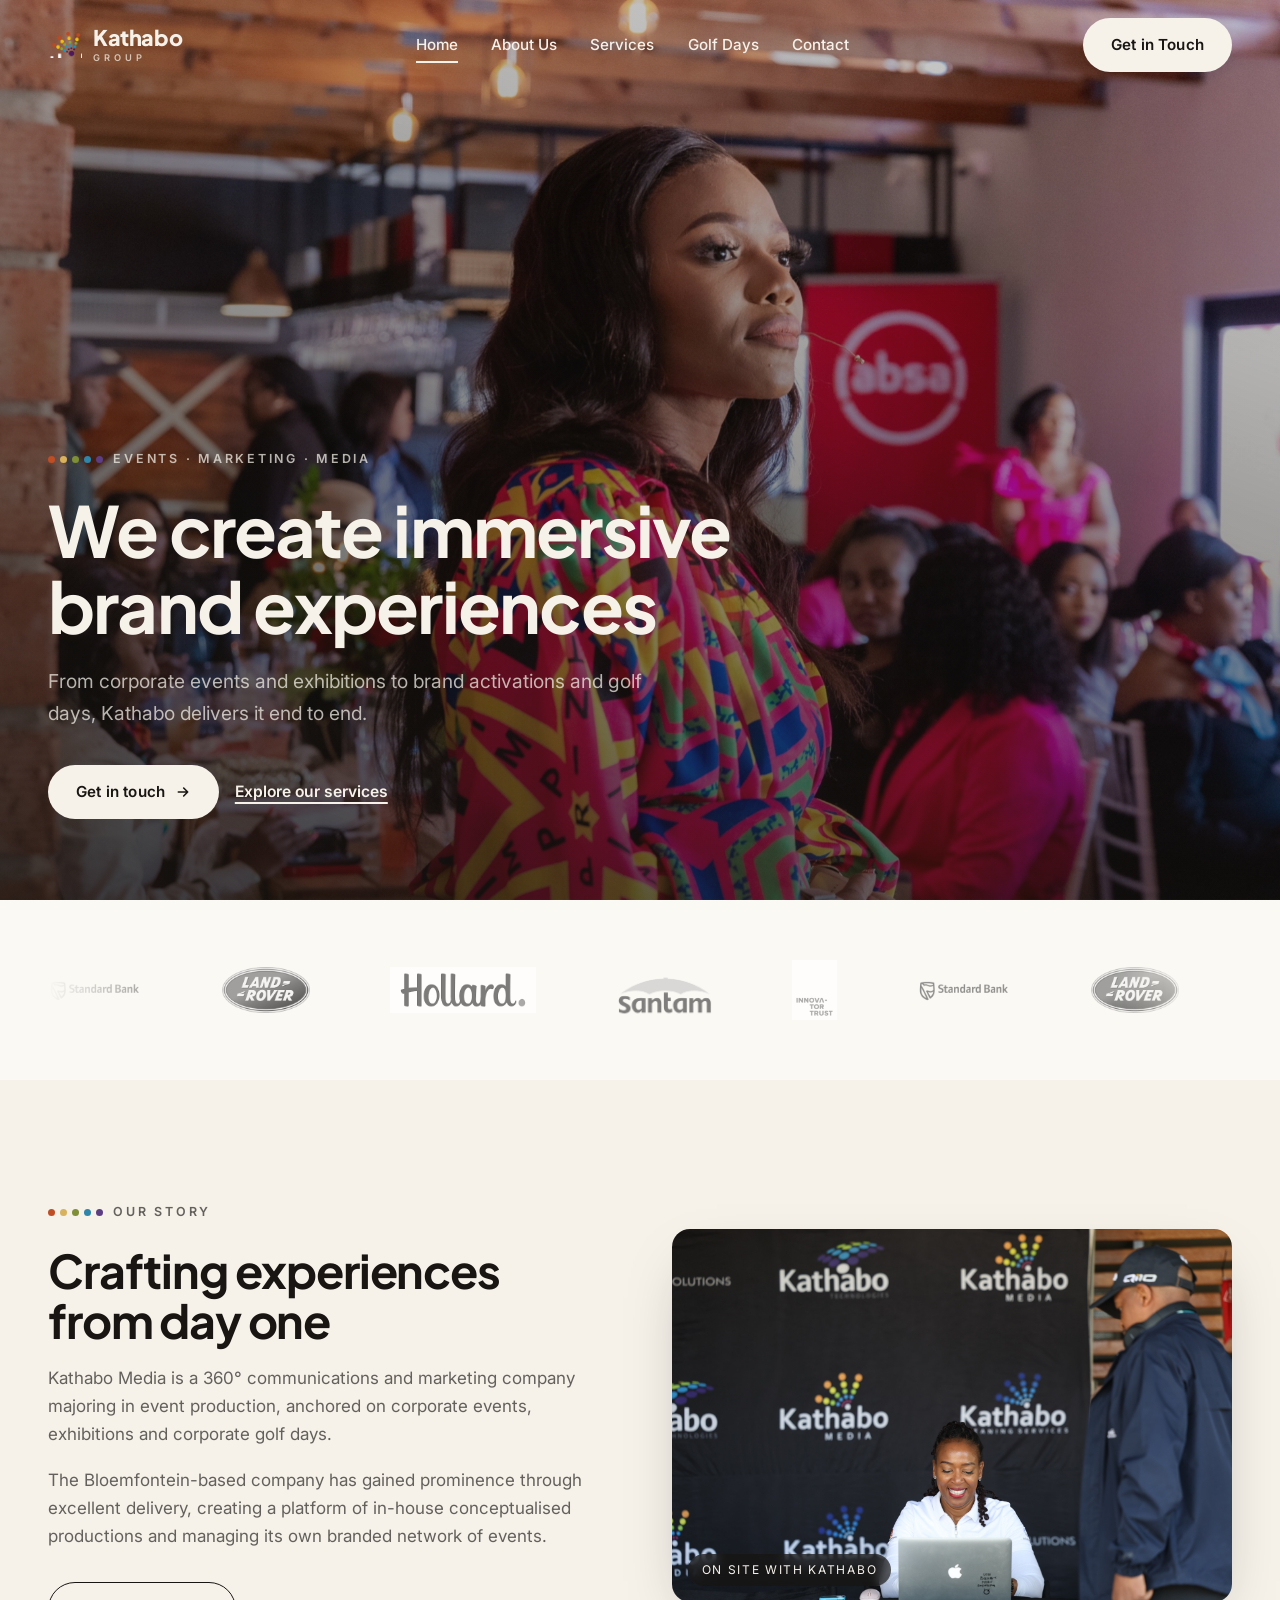
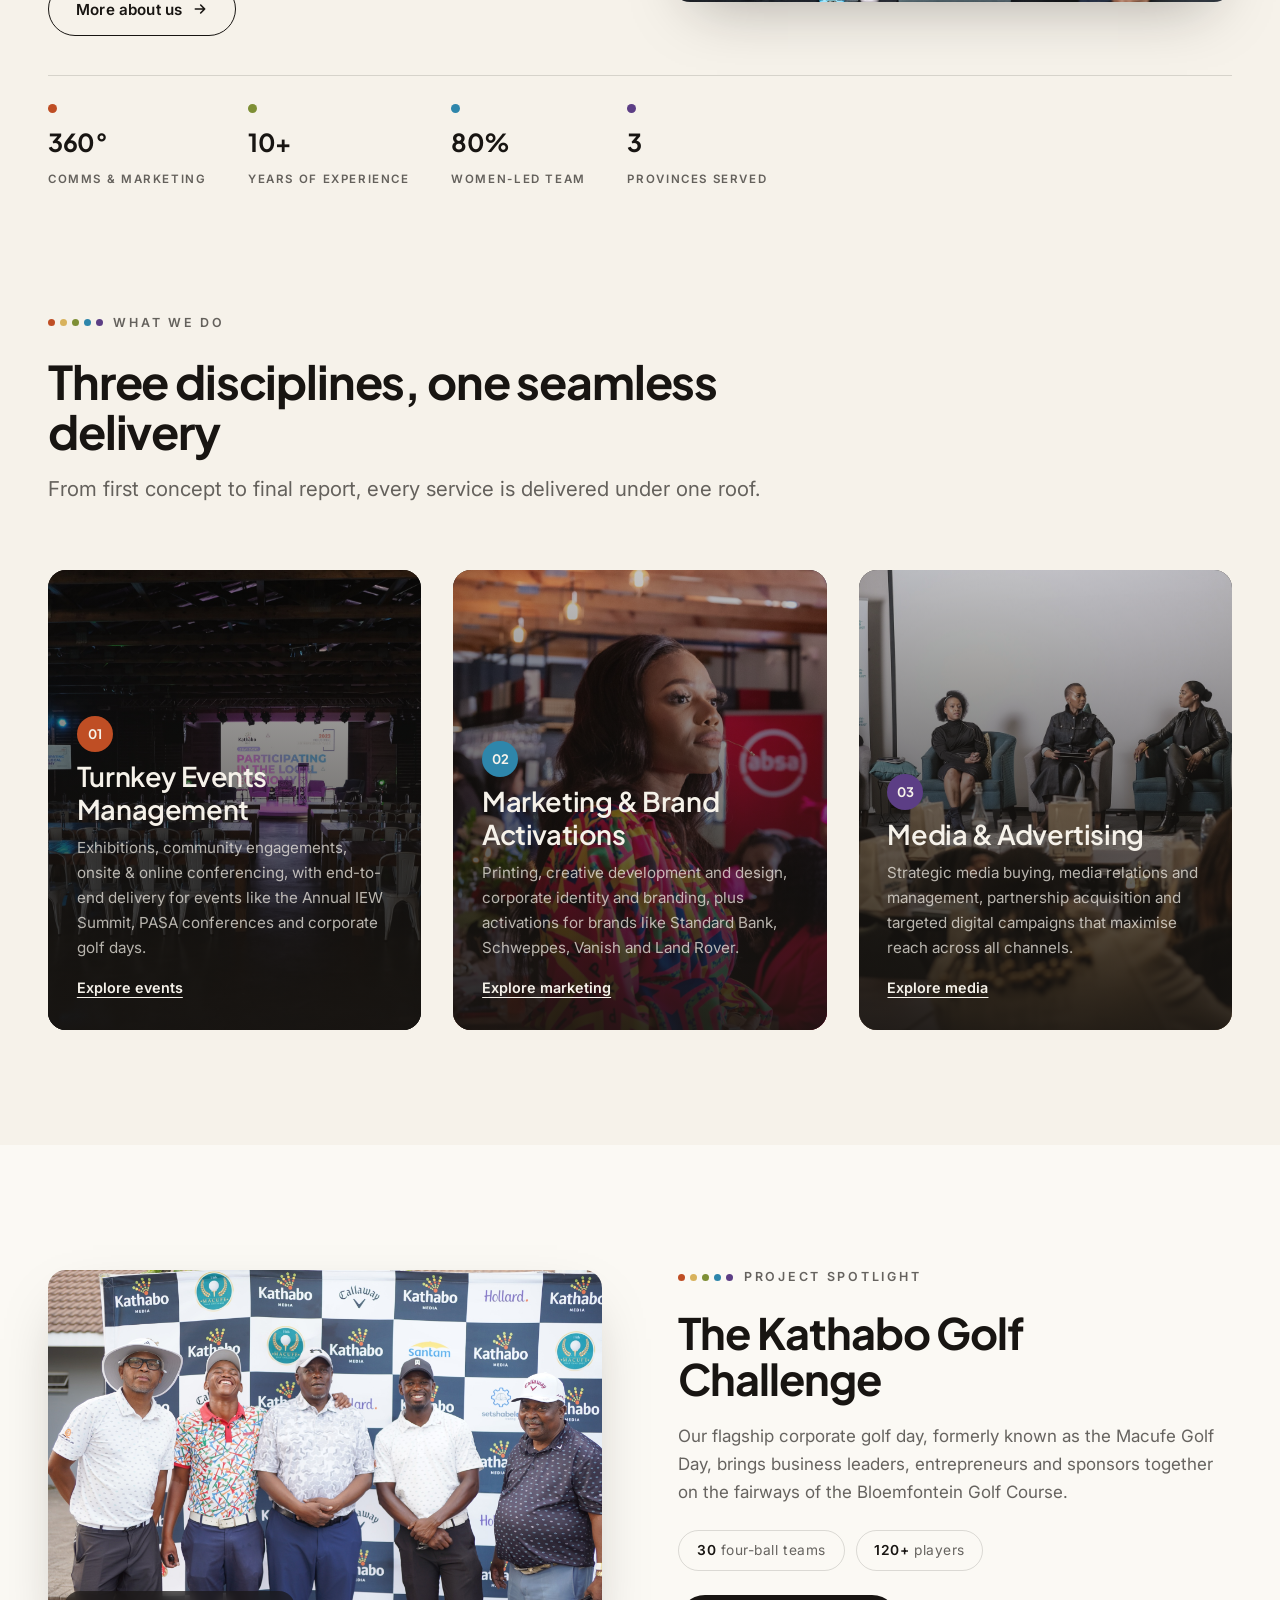
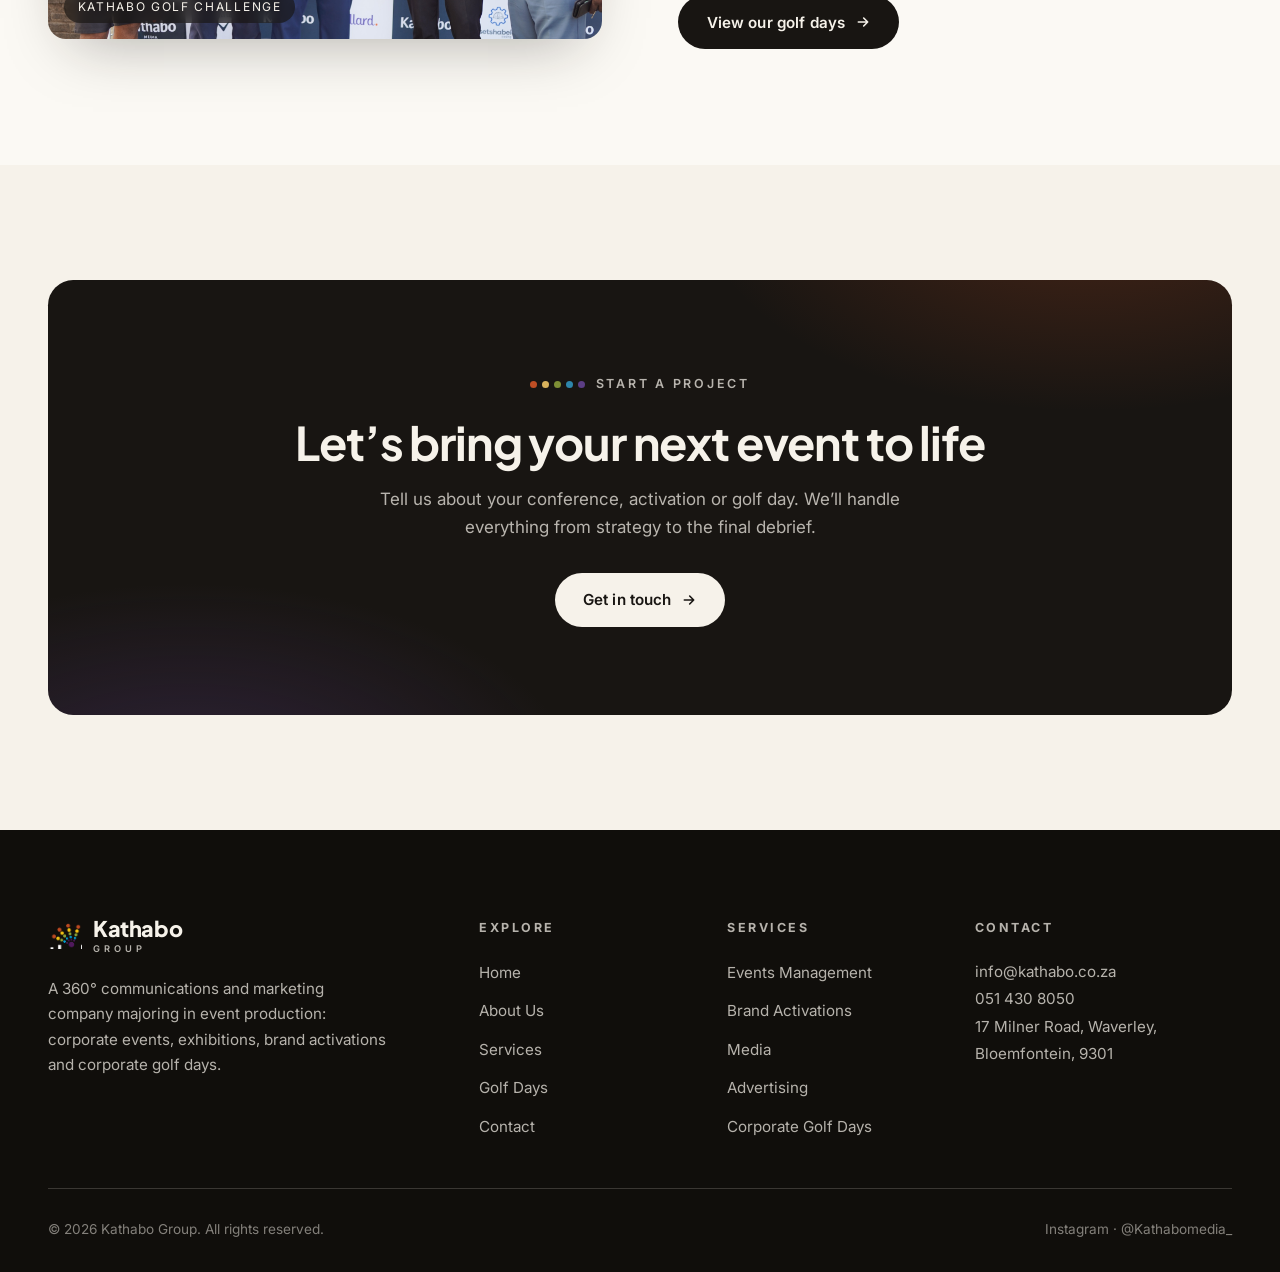
==== commit 8d814d7f: "Mobile fixes and liveliness pass Fix light eyebrow text over photo heroes and the ink CTA card, inhe" ====
--- a/index.html
+++ b/index.html
@@ -67,12 +67,23 @@
   <!-- ============ TRUSTED BY ============ -->
   <section class="on-cream" style="padding-block:clamp(2.2rem,4.5vw,3.2rem);">
     <div class="wrap">
-      <div class="logo-row">
-        <img src="assets/img/logos/standard-bank.png" alt="Standard Bank" class="lg" loading="lazy">
-        <img src="assets/img/logos/land-rover.png" alt="Land Rover" loading="lazy">
-        <img src="assets/img/logos/hollard.png" alt="Hollard" loading="lazy">
-        <img src="assets/img/logos/santam.png" alt="Santam" class="md" loading="lazy">
-        <img src="assets/img/logos/innovator-trust.png" alt="Innovator Trust" class="md" loading="lazy">
+      <div class="marquee" role="img" aria-label="Trusted by Standard Bank, Land Rover, Hollard, Santam and the Innovator Trust">
+        <div class="marquee-track">
+          <div class="logo-set">
+            <img src="assets/img/logos/standard-bank.png" alt="" class="lg" loading="lazy">
+            <img src="assets/img/logos/land-rover.png" alt="" loading="lazy">
+            <img src="assets/img/logos/hollard.png" alt="" loading="lazy">
+            <img src="assets/img/logos/santam.png" alt="" class="md" loading="lazy">
+            <img src="assets/img/logos/innovator-trust.png" alt="" class="md" loading="lazy">
+          </div>
+          <div class="logo-set" aria-hidden="true">
+            <img src="assets/img/logos/standard-bank.png" alt="" class="lg" loading="lazy">
+            <img src="assets/img/logos/land-rover.png" alt="" loading="lazy">
+            <img src="assets/img/logos/hollard.png" alt="" loading="lazy">
+            <img src="assets/img/logos/santam.png" alt="" class="md" loading="lazy">
+            <img src="assets/img/logos/innovator-trust.png" alt="" class="md" loading="lazy">
+          </div>
+        </div>
       </div>
     </div>
   </section>
--- a/assets/css/styles.css
+++ b/assets/css/styles.css
@@ -76,7 +76,10 @@
   margin-bottom: 1.4rem;
 }
 
-.on-dark .eyebrow { color: var(--muted-light); }
+.on-dark .eyebrow,
+.hero .eyebrow,
+.page-hero:not(.plain) .eyebrow,
+.cta-band .eyebrow { color: var(--muted-light); }
 
 /* five-dot motif taken from the Kathabo mark */
 .dots {
@@ -131,7 +134,7 @@
 .site-header {
   position: fixed;
   inset: 0 0 auto 0;
-  z-index: 60;
+  z-index: 80;
   transition: background 0.35s ease, box-shadow 0.35s ease;
 }
 
@@ -237,6 +240,7 @@
 
 /* mobile nav */
 .nav-toggle {
+  color: inherit;
   display: none;
   flex-direction: column;
   gap: 5px;
@@ -290,6 +294,8 @@
 .mobile-menu a.active { text-decoration: underline; text-underline-offset: 10px; text-decoration-thickness: 2px; }
 .mobile-menu .dots { justify-content: center; margin-top: 1.6rem; }
 body.mobile-menu-open { overflow: hidden; }
+body.mobile-menu-open .site-header { background: transparent; box-shadow: none; color: var(--paper); backdrop-filter: none; }
+body.mobile-menu-open .site-header .brand .word small { color: var(--muted-light); }
 
 /* ---------- hero (home slideshow) ---------- */
 
@@ -415,6 +421,17 @@
   border-top: 1px solid var(--line);
 }
 .stat-row div { min-width: 96px; }
+.stat-row div::before {
+  content: "";
+  display: block;
+  width: 9px; height: 9px;
+  border-radius: 50%;
+  margin-bottom: 0.55rem;
+  background: var(--terracotta);
+}
+.stat-row div:nth-child(2)::before { background: var(--olive); }
+.stat-row div:nth-child(3)::before { background: var(--sky); }
+.stat-row div:nth-child(4)::before { background: var(--plum); }
 .stat-row b {
   display: block;
   font-family: var(--font-display);
@@ -465,12 +482,18 @@
 }
 .pillar .body { padding: 1.8rem; width: 100%; }
 .pillar .num {
+  width: 36px; height: 36px;
+  border-radius: 50%;
+  display: grid;
+  place-items: center;
   font-family: var(--font-display);
   font-weight: 700;
-  font-size: 0.95rem;
-  color: var(--muted-light);
-  letter-spacing: 0.08em;
-}
+  font-size: 0.82rem;
+  color: var(--paper);
+  background: var(--terracotta);
+}
+.pillar:nth-child(2) .num { background: var(--sky); }
+.pillar:nth-child(3) .num { background: var(--plum); }
 .pillar h3 { font-size: 1.7rem; margin: 0.5rem 0 0.6rem; }
 .pillar p { font-size: 0.95rem; color: var(--muted-light); }
 .pillar .more {
@@ -552,6 +575,34 @@
 .light .fact { border-color: var(--line); color: var(--muted); }
 .light .fact b { color: var(--ink); }
 
+/* ---------- logo marquee ---------- */
+
+.marquee {
+  overflow: hidden;
+  -webkit-mask-image: linear-gradient(90deg, transparent, #000 10%, #000 90%, transparent);
+  mask-image: linear-gradient(90deg, transparent, #000 10%, #000 90%, transparent);
+}
+.marquee-track {
+  display: flex;
+  width: max-content;
+  animation: marquee 36s linear infinite;
+}
+.logo-set {
+  flex: none;
+  display: flex;
+  align-items: center;
+  gap: clamp(3rem, 7vw, 5rem);
+  padding-right: clamp(3rem, 7vw, 5rem);
+}
+@keyframes marquee {
+  to { transform: translateX(-50%); }
+}
+@media (prefers-reduced-motion: reduce) {
+  .marquee-track { animation: none; width: auto; flex-wrap: wrap; justify-content: center; }
+  .logo-set:last-child { display: none; }
+  .marquee { mask-image: none; -webkit-mask-image: none; }
+}
+
 /* ---------- logos ---------- */
 
 .logo-row {
@@ -561,17 +612,21 @@
   justify-content: center;
   gap: clamp(2rem, 6vw, 4.5rem);
 }
-.logo-row img {
+.logo-row img,
+.logo-set img {
   height: clamp(30px, 4.5vw, 46px);
   width: auto;
   filter: grayscale(1) opacity(0.62);
   mix-blend-mode: multiply;
   transition: filter 0.3s ease, transform 0.3s ease;
 }
-.logo-row img:hover { filter: grayscale(0) opacity(1); transform: translateY(-3px); }
+.logo-row img:hover,
+.logo-set img:hover { filter: grayscale(0) opacity(1); transform: translateY(-3px); }
 /* normalise logos whose source files carry large padding */
-.logo-row img.lg { height: clamp(48px, 7vw, 78px); }
-.logo-row img.md { height: clamp(38px, 5.5vw, 60px); }
+.logo-row img.lg,
+.logo-set img.lg { height: clamp(48px, 7vw, 78px); }
+.logo-row img.md,
+.logo-set img.md { height: clamp(38px, 5.5vw, 60px); }
 
 /* ---------- CTA band ---------- */
 
@@ -585,6 +640,16 @@
   text-align: center;
   isolation: isolate;
 }
+.cta-band::before {
+  content: "";
+  position: absolute;
+  inset: 0;
+  z-index: -1;
+  background:
+    radial-gradient(560px 300px at 12% 118%, rgba(92, 62, 133, 0.35), transparent 70%),
+    radial-gradient(560px 300px at 88% -18%, rgba(191, 78, 36, 0.28), transparent 70%);
+}
+
 .cta-band h2 { font-size: clamp(1.85rem, 4vw, 2.9rem); max-width: 22ch; margin-inline: auto; }
 .cta-band p { margin: 1.1rem auto 2rem; max-width: 52ch; color: var(--muted-light); }
 
@@ -648,6 +713,20 @@
   transition: color 0.25s ease, border-color 0.25s ease;
 }
 .service-nav a:hover, .service-nav a.active { color: var(--ink); border-color: var(--ink); }
+
+@media (max-width: 680px) {
+  .service-nav { position: static; background: none; border-block: 0; overflow: visible; padding-block: 1.1rem 0.2rem; }
+  .service-nav .wrap { display: grid; grid-template-columns: 1fr 1fr; gap: 0.6rem; }
+  .service-nav a {
+    border: 1.5px solid var(--line);
+    border-radius: 999px;
+    text-align: center;
+    padding: 0.72rem 0.4rem;
+    font-size: 0.84rem;
+    color: var(--ink);
+  }
+  .service-nav a.active { background: var(--ink); color: var(--paper); border-color: var(--ink); }
+}
 
 .service-block { scroll-margin-top: 130px; }
 
